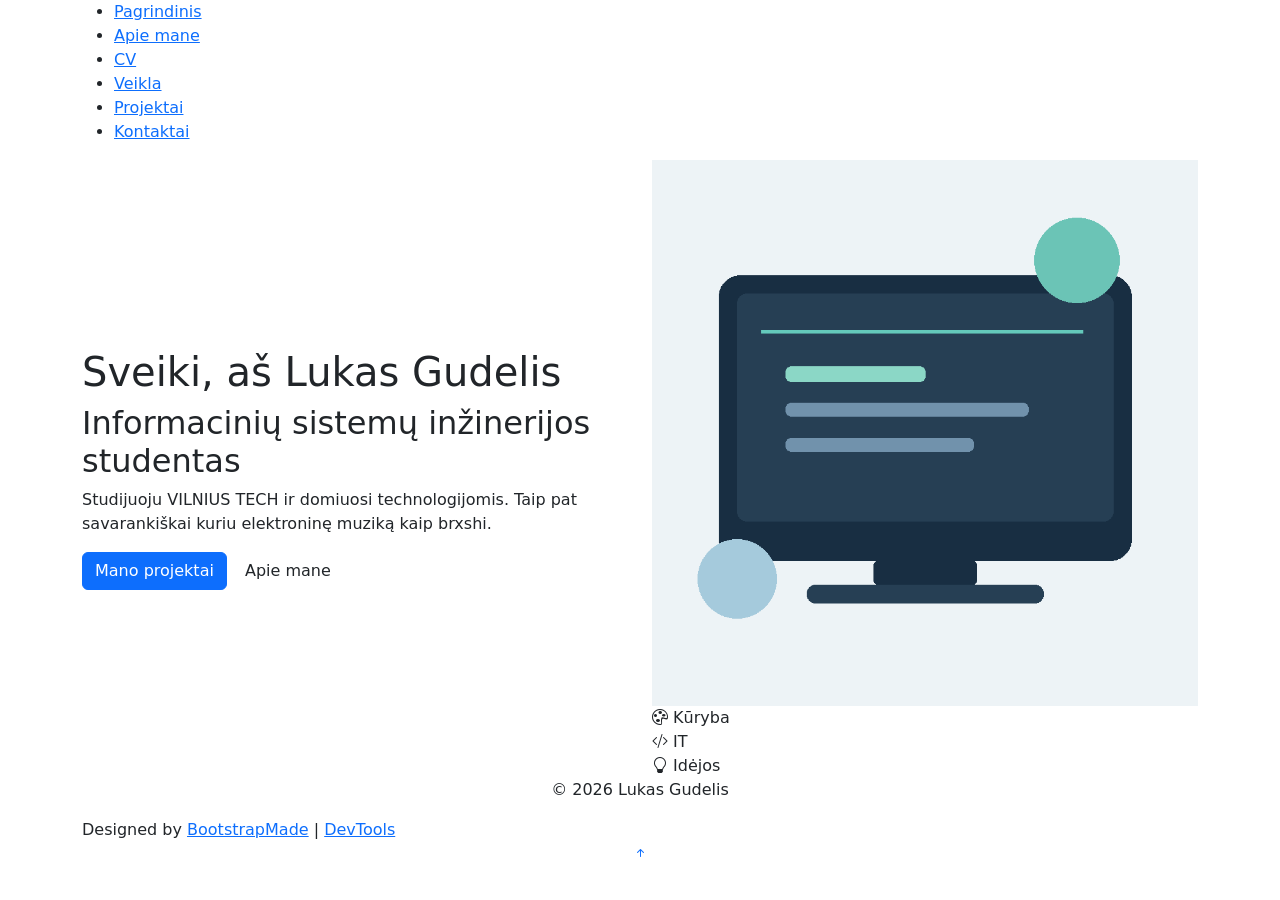
==== index.html @ e70680c9 "LD7 CV svetaine" ====
<!DOCTYPE html>

<html lang="lt">
<head>
<meta charset="utf-8"/>
<meta content="width=device-width, initial-scale=1.0" name="viewport"/>
<title>Mano CV</title>
<meta content="Lukas Gudelis CV puslapis" name="description"/>
<meta content="" name="keywords"/>
<!-- Favicons -->
<link href="assets/img/cv-favicon.png" rel="icon"/>
<link href="assets/img/apple-touch-icon.png" rel="apple-touch-icon"/>
<!-- Fonts -->
<link href="https://fonts.googleapis.com" rel="preconnect"/>
<link crossorigin="" href="https://fonts.gstatic.com" rel="preconnect"/>
<link href="https://fonts.googleapis.com/css2?family=Roboto:ital,wght@0,100;0,300;0,400;0,500;0,700;0,900;1,100;1,300;1,400;1,500;1,700;1,900&amp;family=Poppins:ital,wght@0,100;0,200;0,300;0,400;0,500;0,600;0,700;0,800;0,900;1,100;1,200;1,300;1,400;1,500;1,600;1,700;1,800;1,900&amp;family=Raleway:ital,wght@0,100;0,200;0,300;0,400;0,500;0,600;0,700;0,800;0,900;1,100;1,200;1,300;1,400;1,500;1,600;1,700;1,800;1,900&amp;display=swap" rel="stylesheet"/>
<!-- Vendor CSS Files -->
<link href="assets/vendor/bootstrap/css/bootstrap.min.css" rel="stylesheet"/>
<link href="assets/vendor/bootstrap-icons/bootstrap-icons.css" rel="stylesheet"/>
<link href="assets/vendor/aos/aos.css" rel="stylesheet"/>
<link href="assets/vendor/swiper/swiper-bundle.min.css" rel="stylesheet"/>
<link href="assets/vendor/glightbox/css/glightbox.min.css" rel="stylesheet"/>
<!-- Main CSS File -->
<link href="assets/css/main.css" rel="stylesheet"/>
<!-- =======================================================
  * Template Name: FolioOne
  * Template URL: https://bootstrapmade.com/folioone-bootstrap-portfolio-website-template/
  * Updated: Aug 23 2025 with Bootstrap v5.3.7
  * Author: BootstrapMade.com
  * License: https://bootstrapmade.com/license/
  ======================================================== -->
<meta content="Lukas Gudelis" name="author"/></head>
<body class="index-page">
<header class="header d-flex align-items-center light-background sticky-top" id="header">
<div class="container position-relative d-flex align-items-center justify-content-between">
<!-- <a href="index.html" class="logo d-flex align-items-center me-auto me-xl-0">
      <img src="assets/img/logo.webp" alt="">
      <h1 class="sitename">FolioOne</h1> 
    </a> -->
<nav class="navmenu" id="navmenu">
<ul>
<li><a class="active" href="index.html">Pagrindinis</a></li>
<li><a href="about.html">Apie mane</a></li>
<li><a href="resume.html">CV</a></li>
<li><a href="services.html">Veikla</a></li>
<li><a href="portfolio.html">Projektai</a></li>
<li><a href="contact.html">Kontaktai</a></li>
</ul>
<i class="mobile-nav-toggle d-xl-none bi bi-list"></i>
</nav>
<div class="header-social-links">




</div>
</div>
</header>
<main class="main">
<!-- Hero Section -->
<section class="hero section" id="hero">
<div class="container" data-aos="fade-up" data-aos-delay="100">
<div class="row gy-4 align-items-center">
<div class="col-lg-6 order-2 order-lg-1">
<div class="hero-content">
<h1 data-aos="fade-up" data-aos-delay="200">Sveiki, aš Lukas Gudelis</h1>
<h2 data-aos="fade-up" data-aos-delay="300">Informacinių sistemų inžinerijos studentas</h2>
<p data-aos="fade-up" data-aos-delay="400">Studijuoju VILNIUS TECH ir domiuosi technologijomis. Taip pat savarankiškai kuriu elektroninę muziką kaip brxshi.</p>
<div class="hero-actions" data-aos="fade-up" data-aos-delay="500">
<a class="btn btn-primary" href="portfolio.html">Mano projektai</a>
<a class="btn btn-outline" href="about.html">Apie mane</a>
</div>
<div class="social-links" data-aos="fade-up" data-aos-delay="600">




</div>
</div>
</div>
<div class="col-lg-6 order-1 order-lg-2">
<div class="hero-image" data-aos="zoom-in" data-aos-delay="300">
<div class="image-wrapper">
<img alt="Informacinių technologijų iliustracija" class="img-fluid" src="assets/img/cv-illustration.png"/>
<div class="floating-elements">
<div class="floating-card design" data-aos="fade-left" data-aos-delay="700">
<i class="bi bi-palette"></i>
<span>Kūryba</span>
</div>
<div class="floating-card code" data-aos="fade-right" data-aos-delay="800">
<i class="bi bi-code-slash"></i>
<span>IT</span>
</div>
<div class="floating-card creativity" data-aos="fade-up" data-aos-delay="900">
<i class="bi bi-lightbulb"></i>
<span>Idėjos</span>
</div>
</div>
</div>
</div>
</div>
</div>
</div>
</section><!-- /Hero Section -->
</main>
<footer class="footer" id="footer">
<div class="container">
<div class="copyright text-center">
<p>© 2026 Lukas Gudelis</p>
</div>
<div class="social-links d-flex justify-content-center">




</div>
<div class="credits">
<!-- All the links in the footer should remain intact. -->
<!-- You can delete the links only if you've purchased the pro version. -->
<!-- Licensing information: https://bootstrapmade.com/license/ -->
<!-- Purchase the pro version with working PHP/AJAX contact form: [buy-url] -->
        Designed by <a href="https://bootstrapmade.com/">BootstrapMade</a> | <a href="https://bootstrapmade.com/tools/">DevTools</a>
</div>
</div>
</footer>
<!-- Scroll Top -->
<a class="scroll-top d-flex align-items-center justify-content-center" href="#" id="scroll-top"><i class="bi bi-arrow-up-short"></i></a>
<!-- Preloader -->
<div id="preloader"></div>
<!-- Vendor JS Files -->
<script src="assets/vendor/bootstrap/js/bootstrap.bundle.min.js"></script>
<script src="assets/vendor/php-email-form/validate.js"></script>
<script src="assets/vendor/aos/aos.js"></script>
<script src="assets/vendor/typed.js/typed.umd.js"></script>
<script src="assets/vendor/waypoints/noframework.waypoints.js"></script>
<script src="assets/vendor/purecounter/purecounter_vanilla.js"></script>
<script src="assets/vendor/swiper/swiper-bundle.min.js"></script>
<script src="assets/vendor/imagesloaded/imagesloaded.pkgd.min.js"></script>
<script src="assets/vendor/isotope-layout/isotope.pkgd.min.js"></script>
<script src="assets/vendor/glightbox/js/glightbox.min.js"></script>
<!-- Main JS File -->
<script src="assets/js/main.js"></script>
</body>
</html>
---- assets/css/main.css ----
/**
* Template Name: FolioOne
* Template URL: https://bootstrapmade.com/folioone-bootstrap-portfolio-website-template/
* Updated: Aug 23 2025 with Bootstrap v5.3.7
* Author: BootstrapMade.com
* License: https://bootstrapmade.com/license/
*/

/*--------------------------------------------------------------
# Font & Color Variables
# Help: https://bootstrapmade.com/color-system/
--------------------------------------------------------------*/
/* Fonts */
:root {
  --default-font: "Roboto",  system-ui, -apple-system, "Segoe UI", Roboto, "Helvetica Neue", Arial, "Noto Sans", "Liberation Sans", sans-serif, "Apple Color Emoji", "Segoe UI Emoji", "Segoe UI Symbol", "Noto Color Emoji";
  --heading-font: "Raleway",  sans-serif;
  --nav-font: "Poppins",  sans-serif;
}

/* Global Colors - The following color variables are used throughout the website. Updating them here will change the color scheme of the entire website */
:root { 
  --background-color: #101a20; /* Background color for the entire website, including individual sections */
  --default-color: #e7f2f7; /* Default color used for the majority of the text content across the entire website */
  --heading-color: #ffffff; /* Color for headings, subheadings and title throughout the website */
  --accent-color: #1387c1; /* Accent color that represents your brand on the website. It's used for buttons, links, and other elements that need to stand out */
  --surface-color: #141f26; /* The surface color is used as a background of boxed elements within sections, such as cards, icon boxes, or other elements that require a visual separation from the global background. */
  --contrast-color: #ffffff; /* Contrast color for text, ensuring readability against backgrounds of accent, heading, or default colors. */
}

/* Nav Menu Colors - The following color variables are used specifically for the navigation menu. They are separate from the global colors to allow for more customization options */
:root {
  --nav-color: #ffffff;  /* The default color of the main navmenu links */
  --nav-hover-color: #1387c1; /* Applied to main navmenu links when they are hovered over or active */
  --nav-mobile-background-color: #213642; /* Used as the background color for mobile navigation menu */
  --nav-dropdown-background-color: #051117; /* Used as the background color for dropdown items that appear when hovering over primary navigation items */
  --nav-dropdown-color: #e7f2f7; /* Used for navigation links of the dropdown items in the navigation menu. */
  --nav-dropdown-hover-color: #1387c1; /* Similar to --nav-hover-color, this color is applied to dropdown navigation links when they are hovered over. */
}

/* Color Presets - These classes override global colors when applied to any section or element, providing reuse of the sam color scheme. */

.light-background {
  --background-color: #142027;
  --surface-color: #325264;
}

.dark-background {
  --background-color: #0b1419;
  --default-color: #ffffff;
  --heading-color: #ffffff;
  --surface-color: #252525;
  --contrast-color: #ffffff;
}

/* Smooth scroll */
:root {
  scroll-behavior: smooth;
}

/*--------------------------------------------------------------
# General Styling & Shared Classes
--------------------------------------------------------------*/
body {
  color: var(--default-color);
  background-color: var(--background-color);
  font-family: var(--default-font);
}

a {
  color: var(--accent-color);
  text-decoration: none;
  transition: 0.3s;
}

a:hover {
  color: color-mix(in srgb, var(--accent-color), transparent 25%);
  text-decoration: none;
}

h1,
h2,
h3,
h4,
h5,
h6 {
  color: var(--heading-color);
  font-family: var(--heading-font);
}

/* PHP Email Form Messages
------------------------------*/
.php-email-form .error-message {
  display: none;
  background: #df1529;
  color: #ffffff;
  text-align: left;
  padding: 15px;
  margin-bottom: 24px;
  font-weight: 600;
}

.php-email-form .sent-message {
  display: none;
  color: #ffffff;
  background: #059652;
  text-align: center;
  padding: 15px;
  margin-bottom: 24px;
  font-weight: 600;
}

.php-email-form .loading {
  display: none;
  background: var(--surface-color);
  text-align: center;
  padding: 15px;
  margin-bottom: 24px;
}

.php-email-form .loading:before {
  content: "";
  display: inline-block;
  border-radius: 50%;
  width: 24px;
  height: 24px;
  margin: 0 10px -6px 0;
  border: 3px solid var(--accent-color);
  border-top-color: var(--surface-color);
  animation: php-email-form-loading 1s linear infinite;
}

@keyframes php-email-form-loading {
  0% {
    transform: rotate(0deg);
  }

  100% {
    transform: rotate(360deg);
  }
}

/*--------------------------------------------------------------
# Global Header
--------------------------------------------------------------*/
.header {
  --background-color: rgba(255, 255, 255, 0);
  color: var(--default-color);
  background-color: var(--background-color);
  padding: 15px 0;
  transition: all 0.5s;
  z-index: 997;
  border-bottom: 1px solid color-mix(in srgb, var(--default-color), transparent 92%);
}

.header .logo {
  line-height: 1;
}

.header .logo img {
  max-height: 36px;
  margin-right: 8px;
}

.header .logo h1 {
  font-size: 32px;
  margin: 0;
  font-weight: 400;
  color: var(--heading-color);
}

.header .header-social-links {
  padding-right: 15px;
}

.header .header-social-links a {
  color: color-mix(in srgb, var(--default-color), transparent 40%);
  padding-left: 6px;
  display: inline-block;
  transition: 0.3s;
  font-size: 16px;
}

.header .header-social-links a:hover {
  color: var(--default-color);
}

.header .header-social-links a i {
  line-height: 0px;
}

@media (max-width: 1200px) {
  .header .logo {
    order: 1;
  }

  .header .header-social-links {
    order: 2;
  }

  .header .navmenu {
    order: 3;
  }
}

/* Global Header on Scroll
------------------------------*/
.scrolled .header {
  --background-color: rgba(16, 26, 32, 0.9);
}

/*--------------------------------------------------------------
# Navigation Menu
--------------------------------------------------------------*/
/* Desktop Navigation */
@media (min-width: 1200px) {
  .navmenu {
    padding: 0;
  }

  .navmenu ul {
    margin: 0;
    padding: 0;
    display: flex;
    list-style: none;
    align-items: center;
  }

  .navmenu li {
    position: relative;
  }

  .navmenu>ul>li {
    white-space: nowrap;
    padding: 15px 28px 15px 0;
  }

  .navmenu>ul>li:last-child {
    padding-right: 0;
  }

  .navmenu a,
  .navmenu a:focus {
    color: var(--nav-color);
    font-size: 15px;
    padding: 0 2px;
    font-family: var(--nav-font);
    font-weight: 400;
    display: flex;
    align-items: center;
    justify-content: space-between;
    white-space: nowrap;
    transition: 0.3s;
    position: relative;
  }

  .navmenu a i,
  .navmenu a:focus i {
    font-size: 12px;
    line-height: 0;
    margin-left: 5px;
    transition: 0.3s;
  }

  .navmenu>ul>li>a:before {
    content: "";
    position: absolute;
    height: 2px;
    bottom: -6px;
    left: 0;
    background-color: var(--nav-hover-color);
    visibility: hidden;
    width: 0px;
    transition: all 0.3s ease-in-out 0s;
  }

  .navmenu a:hover:before,
  .navmenu li:hover>a:before,
  .navmenu .active:before {
    visibility: visible;
    width: 25px;
  }

  .navmenu li:hover>a,
  .navmenu .active,
  .navmenu .active:focus {
    color: var(--nav-hover-color);
  }

  .navmenu .dropdown ul {
    margin: 0;
    padding: 10px 0;
    background: var(--nav-dropdown-background-color);
    display: block;
    position: absolute;
    visibility: hidden;
    left: -5px;
    top: 130%;
    opacity: 0;
    transition: 0.3s;
    border-radius: 4px;
    z-index: 99;
    box-shadow: 0px 0px 30px rgba(0, 0, 0, 0.1);
  }

  .navmenu .dropdown ul li {
    min-width: 200px;
  }

  .navmenu .dropdown ul a {
    padding: 10px 20px;
    font-size: 15px;
    text-transform: none;
    color: var(--nav-dropdown-color);
  }

  .navmenu .dropdown ul a i {
    font-size: 12px;
  }

  .navmenu .dropdown ul a:hover,
  .navmenu .dropdown ul .active:hover,
  .navmenu .dropdown ul li:hover>a {
    color: var(--nav-dropdown-hover-color);
  }

  .navmenu .dropdown:hover>ul {
    opacity: 1;
    top: 100%;
    visibility: visible;
  }

  .navmenu .dropdown .dropdown ul {
    top: 0;
    left: -90%;
    visibility: hidden;
  }

  .navmenu .dropdown .dropdown:hover>ul {
    opacity: 1;
    top: 0;
    left: -100%;
    visibility: visible;
  }
}

/* Mobile Navigation */
@media (max-width: 1199px) {
  .mobile-nav-toggle {
    color: var(--nav-color);
    font-size: 28px;
    line-height: 0;
    margin-right: 10px;
    cursor: pointer;
    transition: color 0.3s;
  }

  .navmenu {
    padding: 0;
    z-index: 9997;
  }

  .navmenu ul {
    display: none;
    list-style: none;
    position: absolute;
    inset: 60px 20px 20px 20px;
    padding: 10px 0;
    margin: 0;
    border-radius: 6px;
    background-color: var(--nav-mobile-background-color);
    border: 1px solid color-mix(in srgb, var(--default-color), transparent 90%);
    box-shadow: none;
    overflow-y: auto;
    transition: 0.3s;
    z-index: 9998;
  }

  .navmenu a,
  .navmenu a:focus {
    color: var(--nav-dropdown-color);
    padding: 10px 20px;
    font-family: var(--nav-font);
    font-size: 17px;
    font-weight: 500;
    display: flex;
    align-items: center;
    justify-content: space-between;
    white-space: nowrap;
    transition: 0.3s;
  }

  .navmenu a i,
  .navmenu a:focus i {
    font-size: 12px;
    line-height: 0;
    margin-left: 5px;
    width: 30px;
    height: 30px;
    display: flex;
    align-items: center;
    justify-content: center;
    border-radius: 50%;
    transition: 0.3s;
    background-color: color-mix(in srgb, var(--accent-color), transparent 90%);
  }

  .navmenu a i:hover,
  .navmenu a:focus i:hover {
    background-color: var(--accent-color);
    color: var(--contrast-color);
  }

  .navmenu a:hover,
  .navmenu .active,
  .navmenu .active:focus {
    color: var(--nav-dropdown-hover-color);
  }

  .navmenu .active i,
  .navmenu .active:focus i {
    background-color: var(--accent-color);
    color: var(--contrast-color);
    transform: rotate(180deg);
  }

  .navmenu .dropdown ul {
    position: static;
    display: none;
    z-index: 99;
    padding: 10px 0;
    margin: 10px 20px;
    background-color: var(--nav-dropdown-background-color);
    transition: all 0.5s ease-in-out;
  }

  .navmenu .dropdown ul ul {
    background-color: rgba(33, 37, 41, 0.1);
  }

  .navmenu .dropdown>.dropdown-active {
    display: block;
    background-color: rgba(33, 37, 41, 0.03);
  }

  .mobile-nav-active {
    overflow: hidden;
  }

  .mobile-nav-active .mobile-nav-toggle {
    color: #fff;
    position: absolute;
    font-size: 32px;
    top: 15px;
    right: 15px;
    margin-right: 0;
    z-index: 9999;
  }

  .mobile-nav-active .navmenu {
    position: fixed;
    overflow: hidden;
    inset: 0;
    background: rgba(33, 37, 41, 0.8);
    transition: 0.3s;
  }

  .mobile-nav-active .navmenu>ul {
    display: block;
  }
}

/*--------------------------------------------------------------
# Global Footer
--------------------------------------------------------------*/
.footer {
  color: var(--default-color);
  background-color: var(--background-color);
  font-size: 14px;
  padding: 40px 0;
  position: relative;
  border-top: 1px solid color-mix(in srgb, var(--default-color), transparent 92%);
}

.footer .copyright p {
  margin-bottom: 0;
}

.footer .social-links {
  margin-top: 20px;
}

.footer .social-links a {
  display: flex;
  align-items: center;
  justify-content: center;
  width: 40px;
  height: 40px;
  border-radius: 50%;
  border: 1px solid color-mix(in srgb, var(--default-color), transparent 50%);
  font-size: 16px;
  color: color-mix(in srgb, var(--default-color), transparent 50%);
  margin: 0 5px;
  transition: 0.3s;
}

.footer .social-links a:hover {
  color: var(--accent-color);
  border-color: var(--accent-color);
}

.footer .credits {
  margin-top: 10px;
  font-size: 13px;
  text-align: center;
}

/*--------------------------------------------------------------
# Preloader
--------------------------------------------------------------*/
#preloader {
  position: fixed;
  inset: 0;
  z-index: 9999;
  overflow: hidden;
  background-color: var(--background-color);
  transition: all 0.6s ease-out;
  width: 100%;
  height: 100vh;
}

#preloader:before,
#preloader:after {
  content: "";
  position: absolute;
  border: 4px solid var(--accent-color);
  border-radius: 50%;
  animation: animate-preloader 2s cubic-bezier(0, 0.2, 0.8, 1) infinite;
}

#preloader:after {
  animation-delay: -0.5s;
}

@keyframes animate-preloader {
  0% {
    width: 10px;
    height: 10px;
    top: calc(50% - 5px);
    left: calc(50% - 5px);
    opacity: 1;
  }

  100% {
    width: 72px;
    height: 72px;
    top: calc(50% - 36px);
    left: calc(50% - 36px);
    opacity: 0;
  }
}

/*--------------------------------------------------------------
# Scroll Top Button
--------------------------------------------------------------*/
.scroll-top {
  position: fixed;
  visibility: hidden;
  opacity: 0;
  right: 15px;
  bottom: -15px;
  z-index: 99999;
  background-color: var(--accent-color);
  width: 44px;
  height: 44px;
  border-radius: 50px;
  transition: all 0.4s;
}

.scroll-top i {
  font-size: 24px;
  color: var(--contrast-color);
  line-height: 0;
}

.scroll-top:hover {
  background-color: color-mix(in srgb, var(--accent-color), transparent 20%);
  color: var(--contrast-color);
}

.scroll-top.active {
  visibility: visible;
  opacity: 1;
  bottom: 15px;
}

/*--------------------------------------------------------------
# Disable aos animation delay on mobile devices
--------------------------------------------------------------*/
@media screen and (max-width: 768px) {
  [data-aos-delay] {
    transition-delay: 0 !important;
  }
}

/*--------------------------------------------------------------
# Global Page Titles & Breadcrumbs
--------------------------------------------------------------*/
.page-title {
  color: var(--default-color);
  background-color: var(--background-color);
  position: relative;
}

.page-title .heading {
  padding: 80px 0;
  border-top: 1px solid color-mix(in srgb, var(--default-color), transparent 90%);
}

.page-title .heading h1 {
  font-size: 38px;
  font-weight: 700;
}

.page-title nav {
  background-color: color-mix(in srgb, var(--default-color), transparent 96%);
  padding: 20px 0;
}

.page-title nav ol {
  display: flex;
  flex-wrap: wrap;
  list-style: none;
  padding: 0;
  margin: 0;
  font-size: 16px;
  font-weight: 400;
}

.page-title nav ol li+li {
  padding-left: 10px;
}

.page-title nav ol li+li::before {
  content: "/";
  display: inline-block;
  padding-right: 10px;
  color: color-mix(in srgb, var(--default-color), transparent 70%);
}

/*--------------------------------------------------------------
# Global Sections
--------------------------------------------------------------*/
section,
.section {
  color: var(--default-color);
  background-color: var(--background-color);
  padding: 60px 0;
  scroll-margin-top: 100px;
  overflow: clip;
}

@media (max-width: 1199px) {

  section,
  .section {
    scroll-margin-top: 66px;
  }
}

/*--------------------------------------------------------------
# Global Section Titles
--------------------------------------------------------------*/
.section-title {
  text-align: center;
  padding-bottom: 60px;
  position: relative;
}

.section-title h2 {
  font-size: 3.5rem;
  font-weight: 400;
  line-height: 1.2;
  color: var(--heading-color);
  margin-bottom: 1.5rem;
  letter-spacing: -1px;
}

@media (max-width: 768px) {
  .section-title h2 {
    font-size: 2.5rem;
  }
}

.section-title p {
  font-size: 1.125rem;
  line-height: 1.8;
  color: color-mix(in srgb, var(--default-color), transparent 25%);
  max-width: 900px;
  margin: 0 auto;
  text-wrap: balance;
}

/*--------------------------------------------------------------
# Hero Section
--------------------------------------------------------------*/
.hero {
  padding: 80px 0;
  min-height: 100vh;
  display: flex;
  align-items: center;
}

.hero .hero-content h1 {
  font-size: 3.5rem;
  font-weight: 700;
  margin-bottom: 1rem;
  line-height: 1.2;
}

.hero .hero-content h1 .highlight {
  color: var(--accent-color);
  position: relative;
}

.hero .hero-content h1 .highlight::after {
  content: "";
  position: absolute;
  bottom: 0;
  left: 0;
  width: 100%;
  height: 3px;
  background: linear-gradient(90deg, var(--accent-color), color-mix(in srgb, var(--accent-color), transparent 50%));
  border-radius: 2px;
}

@media (max-width: 768px) {
  .hero .hero-content h1 {
    font-size: 2.5rem;
  }
}

.hero .hero-content h2 {
  font-size: 1.5rem;
  font-weight: 400;
  margin-bottom: 2rem;
  color: color-mix(in srgb, var(--default-color), transparent 20%);
}

.hero .hero-content h2 .typed {
  color: var(--accent-color);
  font-weight: 600;
}

@media (max-width: 768px) {
  .hero .hero-content h2 {
    font-size: 1.25rem;
  }
}

.hero .hero-content p {
  font-size: 1.1rem;
  line-height: 1.6;
  margin-bottom: 2.5rem;
  color: color-mix(in srgb, var(--default-color), transparent 30%);
}

.hero .hero-actions {
  display: flex;
  gap: 1rem;
  margin-bottom: 3rem;
}

.hero .hero-actions .btn {
  padding: 12px 30px;
  border-radius: 50px;
  font-weight: 600;
  text-decoration: none;
  transition: all 0.3s ease;
  border: 2px solid;
}

.hero .hero-actions .btn.btn-primary {
  background: var(--accent-color);
  color: var(--contrast-color);
  border-color: var(--accent-color);
}

.hero .hero-actions .btn.btn-primary:hover {
  background: color-mix(in srgb, var(--accent-color), black 15%);
  border-color: color-mix(in srgb, var(--accent-color), black 15%);
  transform: translateY(-2px);
}

.hero .hero-actions .btn.btn-outline {
  background: transparent;
  color: var(--accent-color);
  border-color: var(--accent-color);
}

.hero .hero-actions .btn.btn-outline:hover {
  transform: translateY(-2px);
}

@media (max-width: 576px) {
  .hero .hero-actions {
    flex-direction: column;
  }

  .hero .hero-actions .btn {
    text-align: center;
  }
}

.hero .social-links {
  display: flex;
  gap: 1rem;
}

.hero .social-links a {
  width: 45px;
  height: 45px;
  background: var(--surface-color);
  border-radius: 50%;
  display: flex;
  align-items: center;
  justify-content: center;
  color: var(--default-color);
  font-size: 1.2rem;
  transition: all 0.3s ease;
}

.hero .social-links a:hover {
  background: var(--accent-color);
  color: var(--contrast-color);
  transform: translateY(-3px);
  box-shadow: 0 8px 25px color-mix(in srgb, var(--accent-color), transparent 70%);
}

.hero .hero-image {
  position: relative;
}

.hero .hero-image .image-wrapper {
  position: relative;
  max-width: 450px;
  margin: 0 auto;
}

.hero .hero-image .image-wrapper img {
  border-radius: 20px;
  box-shadow: 0 5px 15px color-mix(in srgb, var(--default-color), transparent 95%);
  transition: transform 0.3s ease;
}

.hero .hero-image .image-wrapper img:hover {
  transform: scale(1.02);
}

.hero .hero-image .floating-elements {
  position: absolute;
  top: 0;
  left: 0;
  right: 0;
  bottom: 0;
  pointer-events: none;
}

.hero .hero-image .floating-elements .floating-card {
  position: absolute;
  background: var(--surface-color);
  padding: 15px 20px;
  border-radius: 15px;
  box-shadow: 0 10px 30px color-mix(in srgb, var(--default-color), transparent 90%);
  display: flex;
  align-items: center;
  gap: 10px;
  font-weight: 600;
  animation: float 3s ease-in-out infinite;
}

.hero .hero-image .floating-elements .floating-card i {
  font-size: 1.5rem;
  color: var(--accent-color);
}

.hero .hero-image .floating-elements .floating-card.design {
  top: 10%;
  right: -10%;
  animation-delay: 0s;
}

.hero .hero-image .floating-elements .floating-card.code {
  bottom: 30%;
  left: -15%;
  animation-delay: 1s;
}

.hero .hero-image .floating-elements .floating-card.creativity {
  top: 60%;
  right: -5%;
  animation-delay: 2s;
}

@media (max-width: 992px) {
  .hero .hero-image .floating-elements .floating-card {
    display: none;
  }
}

@keyframes float {

  0%,
  100% {
    transform: translateY(0px);
  }

  50% {
    transform: translateY(-10px);
  }
}

@media (max-width: 992px) {
  .hero .hero-content {
    text-align: center;
    margin-bottom: 3rem;
  }
}

/*--------------------------------------------------------------
# About Section
--------------------------------------------------------------*/
.about .intro-content .eyebrow {
  display: inline-block;
  letter-spacing: 0.12em;
  text-transform: uppercase;
  font-size: 12px;
  color: color-mix(in srgb, var(--default-color), transparent 40%);
  margin-bottom: 16px;
}

.about .intro-content .headline {
  font-family: var(--heading-font);
  font-weight: 300;
  line-height: 1.2;
  font-size: clamp(28px, 4vw, 44px);
  margin: 0 0 24px 0;
}

.about .intro-content .lead {
  font-size: 18px;
  line-height: 1.8;
  color: color-mix(in srgb, var(--default-color), transparent 10%);
  margin-bottom: 24px;
}

.about .intro-content p {
  line-height: 1.8;
  margin-bottom: 24px;
  color: color-mix(in srgb, var(--default-color), transparent 5%);
}

.about .intro-content .cta-group {
  display: flex;
  gap: 24px;
  align-items: center;
  margin-top: 24px;
}

.about .intro-content .cta-group .btn-ghost {
  display: inline-flex;
  align-items: center;
  gap: 8px;
  padding: 12px 18px;
  border-radius: 6px;
  color: var(--accent-color);
  background: color-mix(in srgb, var(--accent-color), transparent 92%);
  border: 1px solid color-mix(in srgb, var(--accent-color), transparent 70%);
  transition: 0.3s ease-in-out;
}

.about .intro-content .cta-group .btn-ghost:hover,
.about .intro-content .cta-group .btn-ghost:focus {
  color: var(--contrast-color);
  background: var(--accent-color);
  border-color: var(--accent-color);
  outline: none;
  box-shadow: 0 0 0 3px color-mix(in srgb, var(--accent-color), transparent 70%);
}

.about .intro-content .cta-group .link-underline {
  display: inline-flex;
  align-items: center;
  gap: 8px;
  position: relative;
  color: var(--accent-color);
  padding-bottom: 4px;
  transition: 0.3s ease-in-out;
}

.about .intro-content .cta-group .link-underline::after {
  content: "";
  position: absolute;
  left: 0;
  right: 0;
  bottom: 0;
  height: 1px;
  background: color-mix(in srgb, var(--accent-color), transparent 40%);
  transform: scaleX(0.4);
  transform-origin: left;
  transition: 0.3s ease-in-out;
}

.about .intro-content .cta-group .link-underline:hover,
.about .intro-content .cta-group .link-underline:focus {
  color: color-mix(in srgb, var(--accent-color), transparent 10%);
  outline: none;
}

.about .intro-content .cta-group .link-underline:hover::after,
.about .intro-content .cta-group .link-underline:focus::after {
  transform: scaleX(1);
}

.about .profile-figure {
  margin: 0;
}

.about .profile-figure .profile-photo {
  width: 88%;
  max-width: 440px;
  border-radius: 18px;
  box-shadow: 0 10px 30px color-mix(in srgb, var(--default-color), transparent 92%);
  transform: translateY(0);
  transition: transform 0.3s ease-in-out;
}

.about .profile-figure .profile-caption {
  margin-top: 24px;
  display: flex;
  align-items: center;
  justify-content: center;
}

.about .profile-figure .profile-caption .meta {
  font-size: 14px;
  color: color-mix(in srgb, var(--default-color), transparent 20%);
}

.about .profile-figure .profile-caption .meta .funfact {
  font-size: 13px;
  margin-top: 4px;
  color: color-mix(in srgb, var(--default-color), transparent 35%);
}

.about .profile-figure:hover .profile-photo {
  transform: translateY(-4px);
}

.about .skill-item {
  padding: 24px;
  border-radius: 6px;
  transition: 0.3s ease-in-out;
  background: color-mix(in srgb, var(--surface-color), var(--accent-color) 2%);
  border: 1px solid color-mix(in srgb, var(--default-color), transparent 88%);
  height: 100%;
}

.about .skill-item i {
  font-size: 24px;
  color: var(--accent-color);
  margin-bottom: 16px;
  display: inline-block;
}

.about .skill-item h3 {
  font-size: 16px;
  margin-bottom: 6px;
  font-weight: 500;
}

.about .skill-item p {
  margin: 0;
  font-size: 14px;
  color: color-mix(in srgb, var(--default-color), transparent 25%);
}

.about .skill-item:hover {
  transform: translateY(-3px);
  border-color: color-mix(in srgb, var(--accent-color), transparent 60%);
  box-shadow: 0 10px 30px color-mix(in srgb, var(--default-color), transparent 92%);
}

.about .timeline-item {
  position: relative;
  padding-left: 26px;
}

.about .timeline-item time {
  display: inline-block;
  font-size: 12px;
  letter-spacing: 0.08em;
  text-transform: uppercase;
  color: color-mix(in srgb, var(--default-color), transparent 45%);
  margin-bottom: 6px;
}

.about .timeline-item h4 {
  font-size: 18px;
  font-weight: 400;
  margin: 0 0 6px;
}

.about .timeline-item p {
  font-size: 14px;
  color: color-mix(in srgb, var(--default-color), transparent 25%);
  margin: 0;
}

.about .timeline-item .dot {
  position: absolute;
  left: 0;
  top: 4px;
  width: 10px;
  height: 10px;
  border-radius: 50%;
  background: var(--accent-color);
  box-shadow: 0 0 0 6px color-mix(in srgb, var(--accent-color), transparent 80%);
}

.about .personal-quote {
  padding: 24px 0;
}

.about .personal-quote p {
  font-family: var(--heading-font);
  font-weight: 300;
  font-size: clamp(20px, 3vw, 28px);
  line-height: 1.5;
  color: color-mix(in srgb, var(--default-color), transparent 5%);
  margin: 0 auto;
  max-width: 800px;
}

.about .fact-pill {
  display: flex;
  align-items: center;
  justify-content: center;
  gap: 10px;
  padding: 10px 14px;
  border-radius: 999px;
  border: 1px solid color-mix(in srgb, var(--default-color), transparent 85%);
  background: var(--surface-color);
  color: color-mix(in srgb, var(--default-color), transparent 10%);
  transition: 0.3s ease-in-out;
}

.about .fact-pill i {
  color: var(--accent-color);
}

.about .fact-pill span {
  font-size: 14px;
}

.about .fact-pill:hover {
  transform: translateY(-2px);
  border-color: color-mix(in srgb, var(--accent-color), transparent 60%);
  box-shadow: 0 10px 30px color-mix(in srgb, var(--default-color), transparent 92%);
}

.about .fact-pill:focus-within {
  box-shadow: 0 0 0 3px color-mix(in srgb, var(--accent-color), transparent 70%);
}

@media (max-width: 992px) {
  .about .profile-figure {
    text-align: center !important;
  }

  .about .profile-figure .profile-photo {
    width: 72%;
  }

  .about .intro-content .cta-group {
    flex-wrap: wrap;
  }
}

@media (max-width: 576px) {
  .about .profile-figure .profile-photo {
    width: 100%;
  }
}

/*--------------------------------------------------------------
# Skills Section
--------------------------------------------------------------*/
.skills .skill-box {
  background-color: var(--surface-color);
  padding: 2rem;
  border-radius: 8px;
  box-shadow: 0 0 20px rgba(0, 0, 0, 0.05);
}

.skills .skill-box h3 {
  font-size: 1.2rem;
  margin-bottom: 1rem;
  font-weight: 600;
}

.skills .skill-box p {
  font-size: 0.9rem;
  margin-bottom: 0.8rem;
  opacity: 0.6;
}

.skills .skill-box .progress {
  background-color: color-mix(in srgb, var(--accent-color), transparent 85%);
  border-radius: 50px;
  height: 8px;
  margin-top: 5px;
  overflow: hidden;
}

.skills .skill-box .progress .progress-bar {
  background-color: var(--accent-color);
  height: 100%;
  position: relative;
  border-radius: 50px;
  transition: 0.9s;
  width: 1px;
}

/*--------------------------------------------------------------
# Stats Section
--------------------------------------------------------------*/
.stats .avatars {
  position: relative;
}

.stats .avatars img {
  width: 60px;
  height: 60px;
  border: 3px solid var(--accent-color);
  margin-right: -15px;
  transition: transform 0.3s ease;
}

.stats .avatars img:hover {
  transform: translateY(-5px);
  z-index: 2;
}

.stats .counters h2 {
  color: var(--heading-color);
  font-size: 48px;
  font-weight: 700;
  margin-bottom: 10px;
}

.stats .counters h2 span {
  display: inline-block;
}

.stats .counters p {
  color: var(--default-color);
  font-size: 18px;
  margin: 0;
  opacity: 0.9;
}

@media (max-width: 991px) {
  .stats .row {
    text-align: center;
  }

  .stats .avatars {
    justify-content: center;
    margin-bottom: 40px;
  }

  .stats .counters h2 {
    font-size: 36px;
  }

  .stats .counters p {
    font-size: 16px;
  }

  .stats .counters .col-md-4 {
    margin-bottom: 30px;
  }

  .stats .counters .col-md-4:last-child {
    margin-bottom: 0;
  }
}

@media (max-width: 576px) {
  .stats {
    padding: 60px 0;
  }

  .stats .avatars {
    flex-wrap: wrap;
    justify-content: center;
  }

  .stats .avatars img {
    margin: 0 -8px;
  }
}

/*--------------------------------------------------------------
# Testimonials Section
--------------------------------------------------------------*/
.testimonials .testimonials-carousel,
.testimonials .testimonials-slider {
  overflow: hidden;
}

.testimonials .testimonial-item .testimonial-content {
  border-left: 3px solid var(--accent-color);
  padding-left: 30px;
}

.testimonials .testimonial-item .testimonial-img {
  border-radius: 50%;
  border: 4px solid var(--background-color);
  margin: 0 auto;
}

.testimonials .testimonial-item h3 {
  font-size: 20px;
  font-weight: bold;
  margin: 10px 0 5px 0;
}

.testimonials .testimonial-item h4 {
  font-size: 14px;
  color: color-mix(in srgb, var(--default-color), transparent 40%);
  margin: 0 0 10px 0;
}

.testimonials .testimonial-item .stars i {
  color: #ffc107;
  margin: 0 1px;
}

.testimonials .testimonial-item .quote-icon-left,
.testimonials .testimonial-item .quote-icon-right {
  color: color-mix(in srgb, var(--accent-color), transparent 50%);
  font-size: 26px;
  line-height: 0;
}

.testimonials .testimonial-item .quote-icon-left {
  display: inline-block;
  left: -5px;
  position: relative;
}

.testimonials .testimonial-item .quote-icon-right {
  display: inline-block;
  right: -5px;
  position: relative;
  top: 10px;
  transform: scale(-1, -1);
}

.testimonials .testimonial-item p {
  font-style: italic;
}

.testimonials .swiper-wrapper {
  height: auto;
}

.testimonials .swiper-pagination {
  margin-top: 30px;
  position: relative;
}

.testimonials .swiper-pagination .swiper-pagination-bullet {
  width: 12px;
  height: 12px;
  background-color: color-mix(in srgb, var(--default-color), transparent 85%);
  opacity: 1;
}

.testimonials .swiper-pagination .swiper-pagination-bullet-active {
  background-color: var(--accent-color);
}

/*--------------------------------------------------------------
# Resume Section
--------------------------------------------------------------*/
.resume .resume-item {
  margin-bottom: 3rem;
}

.resume .resume-item .resume-title {
  font-size: 1.75rem;
  font-weight: 700;
  margin-bottom: 1.5rem;
  padding-bottom: 1.5rem;
  position: relative;
  color: var(--heading-color);
}

.resume .resume-item .resume-title::after {
  content: "";
  position: absolute;
  display: block;
  width: 50px;
  height: 3px;
  background: var(--accent-color);
  bottom: 0;
  left: 0;
}

.resume .resume-item .resume-content {
  padding-left: 1.25rem;
  border-left: 2px solid color-mix(in srgb, var(--accent-color), transparent 85%);
}

.resume .resume-item article {
  position: relative;
  margin-bottom: 2.5rem;
}

.resume .resume-item article::before {
  content: "";
  position: absolute;
  width: 16px;
  height: 16px;
  border-radius: 50%;
  left: -1.8rem;
  top: 0.25rem;
  background: var(--background-color);
  border: 2px solid var(--accent-color);
}

.resume .resume-item article h4 {
  font-size: 1.25rem;
  font-weight: 600;
  margin-bottom: 0.5rem;
  color: var(--heading-color);
}

.resume .resume-item article h5 {
  font-size: 1rem;
  background: color-mix(in srgb, var(--accent-color), transparent 92%);
  padding: 0.375rem 0.75rem;
  display: inline-block;
  font-weight: 600;
  margin: 0.5rem 0;
  color: var(--accent-color);
  border-radius: 4px;
}

.resume .resume-item article .institution,
.resume .resume-item article .company {
  font-size: 1rem;
  margin-bottom: 1rem;
  color: color-mix(in srgb, var(--default-color), transparent 25%);
}

.resume .resume-item article p {
  margin-bottom: 1rem;
}

.resume .resume-item article ul {
  padding-left: 1.25rem;
  margin-bottom: 0;
}

.resume .resume-item article ul li {
  padding-bottom: 0.75rem;
  position: relative;
}

.resume .resume-item article ul li:last-child {
  padding-bottom: 0;
}

.resume .skill-item {
  margin-bottom: 2rem;
}

.resume .skill-item h4 {
  font-size: 1rem;
  font-weight: 600;
  margin-bottom: 0.75rem;
  color: var(--heading-color);
}

.resume .skill-item .progress {
  height: 0.75rem;
  background-color: color-mix(in srgb, var(--accent-color), transparent 92%);
  border-radius: 1rem;
  overflow: visible;
}

.resume .skill-item .progress .progress-bar {
  background-color: var(--accent-color);
  position: relative;
  border-radius: 1rem;
  width: 0;
  transition: width 1s ease;
}

.resume .skill-item .progress .progress-bar::after {
  content: attr(aria-valuenow) "%";
  position: absolute;
  right: 0;
  top: -1.75rem;
  font-size: 0.875rem;
  font-weight: 600;
  color: var(--accent-color);
}

@media (max-width: 991.98px) {
  .resume .resume-item {
    margin-bottom: 2rem;
  }
}

@media (max-width: 767.98px) {
  .resume .resume-content {
    padding-left: 1rem !important;
  }

  .resume article::before {
    left: -2rem !important;
  }
}

/*--------------------------------------------------------------
# Services Section
--------------------------------------------------------------*/
.services .service-item {
  display: flex;
  background-color: var(--surface-color);
  border-radius: 12px;
  padding: 2rem;
  height: 100%;
  position: relative;
  overflow: hidden;
  box-shadow: 0 5px 20px rgba(0, 0, 0, 0.03);
  transition: all 0.4s ease;
}

.services .service-item::before {
  content: "";
  position: absolute;
  left: 0;
  top: 0;
  height: 100%;
  width: 4px;
  background-color: var(--accent-color);
  transform: scaleY(0);
  transform-origin: bottom;
  transition: transform 0.4s cubic-bezier(0.65, 0, 0.35, 1);
}

.services .service-item:hover {
  box-shadow: 0 10px 30px rgba(0, 0, 0, 0.08);
  transform: translateY(-5px);
}

.services .service-item:hover::before {
  transform: scaleY(1);
}

.services .service-item:hover .service-icon {
  background-color: var(--accent-color);
  color: var(--contrast-color);
  transform: rotateY(180deg);
}

.services .service-item:hover .service-icon i {
  transform: rotateY(180deg);
}

.services .service-item:hover .service-link i {
  transform: translateX(5px);
}

.services .service-icon {
  flex-shrink: 0;
  width: 70px;
  height: 70px;
  border-radius: 12px;
  background-color: color-mix(in srgb, var(--accent-color), transparent 90%);
  color: var(--accent-color);
  display: flex;
  align-items: center;
  justify-content: center;
  margin-right: 1.5rem;
  transition: all 0.5s ease;
}

.services .service-icon i {
  font-size: 2rem;
  transition: transform 0.5s ease;
}

.services .service-content {
  flex-grow: 1;
}

.services .service-content h3 {
  font-size: 1.4rem;
  margin-bottom: 1rem;
  font-weight: 700;
  color: var(--heading-color);
}

.services .service-content p {
  margin-bottom: 1.25rem;
  color: color-mix(in srgb, var(--default-color), transparent 20%);
}

.services .service-link {
  display: inline-flex;
  align-items: center;
  color: var(--accent-color);
  font-weight: 600;
  text-decoration: none;
  transition: color 0.3s ease;
}

.services .service-link span {
  margin-right: 0.5rem;
}

.services .service-link i {
  transition: transform 0.3s ease;
}

.services .service-link:hover {
  color: color-mix(in srgb, var(--accent-color), transparent 25%);
}

@media (max-width: 767.98px) {
  .services .service-item {
    padding: 1.5rem;
    margin-bottom: 1rem;
  }

  .services .service-icon {
    width: 60px;
    height: 60px;
    margin-right: 1rem;
  }

  .services .service-icon i {
    font-size: 1.5rem;
  }

  .services .service-content h3 {
    font-size: 1.2rem;
    margin-bottom: 0.75rem;
  }

  .services .service-content p {
    margin-bottom: 1rem;
    font-size: 0.95rem;
  }
}

@media (max-width: 575.98px) {
  .services .service-item {
    flex-direction: column;
    text-align: center;
  }

  .services .service-item::before {
    width: 100%;
    height: 4px;
    transform: scaleX(0);
    transform-origin: left;
  }

  .services .service-item:hover::before {
    transform: scaleX(1);
  }

  .services .service-icon {
    margin-right: 0;
    margin-bottom: 1.25rem;
  }

  .services .service-link {
    justify-content: center;
  }
}

/*--------------------------------------------------------------
# Service Details Section
--------------------------------------------------------------*/
.service-details .service-hero {
  margin-bottom: 4rem;
}

.service-details .service-hero .service-meta {
  display: flex;
  align-items: center;
  gap: 1rem;
  margin-bottom: 1.5rem;
}

.service-details .service-hero .service-meta .service-category {
  background: color-mix(in srgb, var(--accent-color), transparent 85%);
  color: var(--accent-color);
  padding: 0.5rem 1rem;
  border-radius: 20px;
  font-size: 0.85rem;
  font-weight: 500;
  letter-spacing: 0.5px;
}

.service-details .service-hero .service-meta .reading-time {
  color: color-mix(in srgb, var(--default-color), transparent 50%);
  font-size: 0.9rem;
  font-weight: 300;
}

.service-details .service-hero h1 {
  font-size: 3.5rem;
  font-weight: 300;
  line-height: 1.2;
  margin-bottom: 1.5rem;
  color: var(--heading-color);
  letter-spacing: -0.02em;
}

.service-details .service-hero .service-description {
  font-size: 1.25rem;
  line-height: 1.7;
  color: color-mix(in srgb, var(--default-color), transparent 25%);
  font-weight: 300;
  margin: 0;
}

.service-details .service-visual {
  margin-bottom: 4rem;
  overflow: hidden;
  border-radius: 4px;
}

.service-details .service-visual img {
  width: 100%;
  height: 400px;
  object-fit: cover;
  transition: transform 0.5s ease;
}

.service-details .service-visual img:hover {
  transform: scale(1.02);
}

.service-details .service-narrative {
  margin-bottom: 5rem;
}

.service-details .service-narrative h3 {
  font-size: 2rem;
  font-weight: 300;
  margin-bottom: 2rem;
  color: var(--heading-color);
  letter-spacing: -0.01em;
}

.service-details .service-narrative p {
  font-size: 1.1rem;
  line-height: 1.8;
  margin-bottom: 2rem;
  color: var(--default-color);
  font-weight: 300;
}

.service-details .benefits-grid {
  display: grid;
  grid-template-columns: repeat(auto-fit, minmax(280px, 1fr));
  gap: 2.5rem;
  margin-top: 3rem;
}

.service-details .benefits-grid .benefit-card {
  text-align: center;
  padding: 0;
}

.service-details .benefits-grid .benefit-card .benefit-icon {
  width: 60px;
  height: 60px;
  background: color-mix(in srgb, var(--accent-color), transparent 90%);
  border-radius: 50%;
  display: flex;
  align-items: center;
  justify-content: center;
  margin: 0 auto 1.5rem;
  transition: all 0.3s ease;
}

.service-details .benefits-grid .benefit-card .benefit-icon i {
  font-size: 1.5rem;
  color: var(--accent-color);
}

.service-details .benefits-grid .benefit-card:hover .benefit-icon {
  background: var(--accent-color);
  transform: translateY(-2px);
}

.service-details .benefits-grid .benefit-card:hover .benefit-icon i {
  color: var(--contrast-color);
}

.service-details .benefits-grid .benefit-card h4 {
  font-size: 1.2rem;
  font-weight: 400;
  margin-bottom: 1rem;
  color: var(--heading-color);
}

.service-details .benefits-grid .benefit-card p {
  font-size: 1rem;
  line-height: 1.6;
  color: color-mix(in srgb, var(--default-color), transparent 30%);
  margin: 0;
}

.service-details .timeline-section {
  margin-bottom: 4rem;
}

.service-details .timeline-section h3 {
  font-size: 2rem;
  font-weight: 300;
  margin-bottom: 3rem;
  color: var(--heading-color);
  letter-spacing: -0.01em;
}

.service-details .timeline-section .timeline {
  position: relative;
}

.service-details .timeline-section .timeline::before {
  content: "";
  position: absolute;
  left: 30px;
  top: 0;
  bottom: 0;
  width: 1px;
  background: color-mix(in srgb, var(--default-color), transparent 85%);
}

.service-details .timeline-section .timeline .timeline-item {
  position: relative;
  padding-left: 80px;
  margin-bottom: 3rem;
}

.service-details .timeline-section .timeline .timeline-item:last-child {
  margin-bottom: 0;
}

.service-details .timeline-section .timeline .timeline-item .timeline-marker {
  position: absolute;
  left: 0;
  top: 0;
  width: 60px;
  height: 60px;
  background: var(--surface-color);
  border: 2px solid color-mix(in srgb, var(--accent-color), transparent 70%);
  border-radius: 50%;
  display: flex;
  align-items: center;
  justify-content: center;
  z-index: 1;
}

.service-details .timeline-section .timeline .timeline-item .timeline-marker span {
  font-size: 1.2rem;
  font-weight: 500;
  color: var(--accent-color);
}

.service-details .timeline-section .timeline .timeline-item .timeline-content h4 {
  font-size: 1.3rem;
  font-weight: 400;
  margin-bottom: 0.75rem;
  color: var(--heading-color);
}

.service-details .timeline-section .timeline .timeline-item .timeline-content p {
  font-size: 1rem;
  line-height: 1.6;
  margin-bottom: 0.5rem;
  color: var(--default-color);
}

.service-details .timeline-section .timeline .timeline-item .timeline-content small {
  color: color-mix(in srgb, var(--default-color), transparent 40%);
  font-size: 0.9rem;
  font-weight: 500;
}

.service-details .service-sidebar {
  padding-left: 2rem;
}

@media (max-width: 992px) {
  .service-details .service-sidebar {
    padding-left: 0;
    margin-top: 4rem;
  }
}

.service-details .overview-card,
.service-details .success-story,
.service-details .consultation-form {
  background: var(--surface-color);
  border-radius: 8px;
  padding: 2.5rem;
  margin-bottom: 2.5rem;
  border: 1px solid color-mix(in srgb, var(--default-color), transparent 93%);
  transition: all 0.3s ease;
}

.service-details .overview-card:hover,
.service-details .success-story:hover,
.service-details .consultation-form:hover {
  border-color: color-mix(in srgb, var(--accent-color), transparent 80%);
}

.service-details .overview-card .overview-header h4 {
  font-size: 1.4rem;
  font-weight: 400;
  margin-bottom: 2rem;
  color: var(--heading-color);
}

.service-details .overview-card .overview-stats {
  display: grid;
  grid-template-columns: repeat(3, 1fr);
  gap: 1.5rem;
  margin-bottom: 2rem;
}

.service-details .overview-card .overview-stats .stat-item {
  text-align: center;
}

.service-details .overview-card .overview-stats .stat-item .stat-number {
  font-size: 2rem;
  font-weight: 300;
  color: var(--accent-color);
  line-height: 1;
  margin-bottom: 0.5rem;
}

.service-details .overview-card .overview-stats .stat-item .stat-label {
  font-size: 0.85rem;
  color: color-mix(in srgb, var(--default-color), transparent 40%);
  font-weight: 500;
  text-transform: uppercase;
  letter-spacing: 0.5px;
}

.service-details .overview-card .overview-details {
  border-top: 1px solid color-mix(in srgb, var(--default-color), transparent 90%);
  padding-top: 1.5rem;
}

.service-details .overview-card .overview-details .detail-row {
  display: flex;
  justify-content: space-between;
  align-items: center;
  margin-bottom: 1rem;
}

.service-details .overview-card .overview-details .detail-row:last-child {
  margin-bottom: 0;
}

.service-details .overview-card .overview-details .detail-row .detail-label {
  font-size: 0.95rem;
  color: color-mix(in srgb, var(--default-color), transparent 30%);
  font-weight: 400;
}

.service-details .overview-card .overview-details .detail-row .detail-value {
  font-size: 0.95rem;
  color: var(--heading-color);
  font-weight: 500;
}

.service-details .success-story .story-quote p {
  font-size: 1.1rem;
  line-height: 1.7;
  color: color-mix(in srgb, var(--default-color), transparent 20%);
  font-style: italic;
  margin-bottom: 2rem;
}

.service-details .success-story .story-author {
  display: flex;
  align-items: center;
  gap: 1rem;
  margin-bottom: 1.5rem;
}

.service-details .success-story .story-author .author-avatar {
  width: 50px;
  height: 50px;
  border-radius: 50%;
  object-fit: cover;
}

.service-details .success-story .story-author .author-details h5 {
  font-size: 1rem;
  font-weight: 500;
  margin-bottom: 0.25rem;
  color: var(--heading-color);
}

.service-details .success-story .story-author .author-details span {
  display: block;
  font-size: 0.9rem;
  color: color-mix(in srgb, var(--default-color), transparent 40%);
  margin-bottom: 0.25rem;
}

.service-details .success-story .story-author .author-details small {
  font-size: 0.8rem;
  color: color-mix(in srgb, var(--default-color), transparent 50%);
}

.service-details .success-story .story-metrics {
  display: grid;
  grid-template-columns: repeat(2, 1fr);
  gap: 1rem;
  padding-top: 1.5rem;
  border-top: 1px solid color-mix(in srgb, var(--default-color), transparent 90%);
}

.service-details .success-story .story-metrics .metric {
  text-align: center;
}

.service-details .success-story .story-metrics .metric .metric-value {
  font-size: 1.5rem;
  font-weight: 500;
  color: var(--accent-color);
  display: block;
  margin-bottom: 0.25rem;
}

.service-details .success-story .story-metrics .metric .metric-label {
  font-size: 0.8rem;
  color: color-mix(in srgb, var(--default-color), transparent 40%);
  text-transform: uppercase;
  letter-spacing: 0.5px;
}

.service-details .consultation-form .form-header {
  margin-bottom: 2rem;
}

.service-details .consultation-form .form-header h4 {
  font-size: 1.4rem;
  font-weight: 400;
  margin-bottom: 0.75rem;
  color: var(--heading-color);
}

.service-details .consultation-form .form-header p {
  font-size: 0.95rem;
  line-height: 1.6;
  color: color-mix(in srgb, var(--default-color), transparent 30%);
  margin: 0;
}

.service-details .consultation-form .form-group {
  margin-bottom: 1.5rem;
}

.service-details .consultation-form .form-input {
  width: 100%;
  padding: 1rem;
  border: 1px solid color-mix(in srgb, var(--default-color), transparent 85%);
  border-radius: 4px;
  font-size: 0.95rem;
  transition: all 0.3s ease;
  background: transparent;
}

.service-details .consultation-form .form-input:focus {
  outline: none;
  border-color: var(--accent-color);
  box-shadow: 0 0 0 3px color-mix(in srgb, var(--accent-color), transparent 90%);
}

.service-details .consultation-form input[type=text],
.service-details .consultation-form input[type=email],
.service-details .consultation-form input[type=tel],
.service-details .consultation-form select,
.service-details .consultation-form textarea {
  color: var(--default-color);
  background-color: var(--surface-color);
  font-size: 14px;
  border-color: color-mix(in srgb, var(--default-color), transparent 80%);
}

.service-details .consultation-form input[type=text]:focus,
.service-details .consultation-form input[type=email]:focus,
.service-details .consultation-form input[type=tel]:focus,
.service-details .consultation-form select:focus,
.service-details .consultation-form textarea:focus {
  border-color: var(--accent-color);
}

.service-details .consultation-form input[type=text]::placeholder,
.service-details .consultation-form input[type=email]::placeholder,
.service-details .consultation-form input[type=tel]::placeholder,
.service-details .consultation-form select::placeholder,
.service-details .consultation-form textarea::placeholder {
  color: color-mix(in srgb, var(--default-color), transparent 70%);
}

.service-details .consultation-form .btn-consultation {
  background: var(--accent-color);
  color: var(--contrast-color);
  border: none;
  padding: 1rem 2rem;
  border-radius: 4px;
  font-size: 0.95rem;
  font-weight: 500;
  width: 100%;
  display: flex;
  align-items: center;
  justify-content: center;
  gap: 0.5rem;
  transition: all 0.3s ease;
  text-transform: none;
}

.service-details .consultation-form .btn-consultation:hover {
  background: color-mix(in srgb, var(--accent-color), transparent 10%);
  transform: translateY(-1px);
}

.service-details .consultation-form .btn-consultation i {
  font-size: 0.9rem;
}

@media (max-width: 768px) {
  .service-details .service-hero h1 {
    font-size: 2.5rem;
  }

  .service-details .service-hero .service-description {
    font-size: 1.1rem;
  }

  .service-details .service-visual img {
    height: 250px;
  }

  .service-details .benefits-grid {
    grid-template-columns: 1fr;
    gap: 2rem;
  }

  .service-details .timeline-section .timeline::before {
    left: 20px;
  }

  .service-details .timeline-section .timeline .timeline-item {
    padding-left: 60px;
  }

  .service-details .timeline-section .timeline .timeline-item .timeline-marker {
    width: 40px;
    height: 40px;
  }

  .service-details .timeline-section .timeline .timeline-item .timeline-marker span {
    font-size: 1rem;
  }

  .service-details .overview-card .overview-stats {
    grid-template-columns: 1fr;
    gap: 1rem;
  }
}

/*--------------------------------------------------------------
# Portfolio Section
--------------------------------------------------------------*/
.portfolio .portfolio-filters {
  display: flex;
  justify-content: center;
  flex-wrap: wrap;
  gap: 10px;
  margin-bottom: 30px;
  padding: 0;
  list-style: none;
}

.portfolio .portfolio-filters li {
  padding: 8px 20px;
  font-size: 0.95rem;
  font-weight: 500;
  border-radius: 30px;
  cursor: pointer;
  transition: all 0.3s ease;
  background-color: color-mix(in srgb, var(--accent-color), transparent 90%);
  color: var(--accent-color);
}

.portfolio .portfolio-filters li:hover {
  background-color: color-mix(in srgb, var(--accent-color), transparent 80%);
}

.portfolio .portfolio-filters li.filter-active {
  background-color: var(--accent-color);
  color: var(--contrast-color);
}

.portfolio .portfolio-card {
  background-color: var(--surface-color);
  border-radius: 10px;
  overflow: hidden;
  box-shadow: 0 5px 15px rgba(0, 0, 0, 0.05);
  margin-bottom: 30px;
  transition: all 0.3s ease;
}

.portfolio .portfolio-card:hover {
  transform: translateY(-10px);
  box-shadow: 0 10px 30px rgba(0, 0, 0, 0.1);
}

.portfolio .portfolio-card:hover .portfolio-img .portfolio-overlay {
  opacity: 1;
}

.portfolio .portfolio-card:hover .portfolio-img img {
  transform: scale(1.1);
}

.portfolio .portfolio-card .portfolio-img {
  position: relative;
  overflow: hidden;
}

.portfolio .portfolio-card .portfolio-img img {
  width: 100%;
  height: auto;
  transition: transform 0.5s ease;
}

.portfolio .portfolio-card .portfolio-img .portfolio-overlay {
  position: absolute;
  top: 0;
  left: 0;
  width: 100%;
  height: 100%;
  background: rgba(0, 0, 0, 0.6);
  display: flex;
  align-items: center;
  justify-content: center;
  gap: 15px;
  opacity: 0;
  transition: all 0.3s ease;
}

.portfolio .portfolio-card .portfolio-img .portfolio-overlay a {
  width: 45px;
  height: 45px;
  background-color: var(--accent-color);
  color: var(--contrast-color);
  border-radius: 50%;
  display: flex;
  align-items: center;
  justify-content: center;
  font-size: 1.2rem;
  transition: all 0.3s ease;
}

.portfolio .portfolio-card .portfolio-img .portfolio-overlay a:hover {
  background-color: color-mix(in srgb, var(--accent-color), #fff 20%);
  transform: translateY(-5px);
}

.portfolio .portfolio-card .portfolio-info {
  padding: 20px;
}

.portfolio .portfolio-card .portfolio-info h4 {
  font-size: 1.2rem;
  font-weight: 700;
  margin-bottom: 5px;
  color: var(--heading-color);
}

.portfolio .portfolio-card .portfolio-info p {
  font-size: 0.9rem;
  color: var(--default-color);
  margin-bottom: 10px;
}

.portfolio .portfolio-card .portfolio-info .portfolio-tags {
  display: flex;
  flex-wrap: wrap;
  gap: 8px;
}

.portfolio .portfolio-card .portfolio-info .portfolio-tags span {
  font-size: 0.8rem;
  padding: 4px 12px;
  border-radius: 20px;
  background-color: color-mix(in srgb, var(--accent-color), transparent 90%);
  color: var(--accent-color);
}

.portfolio .btn-primary {
  background-color: var(--accent-color);
  border-color: var(--accent-color);
  color: var(--contrast-color);
  padding: 12px 30px;
  font-weight: 600;
  border-radius: 5px;
  transition: all 0.3s ease;
}

.portfolio .btn-primary:hover {
  background-color: color-mix(in srgb, var(--accent-color), #000 10%);
  border-color: color-mix(in srgb, var(--accent-color), #000 10%);
  transform: translateY(-3px);
  box-shadow: 0 5px 15px rgba(0, 0, 0, 0.1);
}

/*--------------------------------------------------------------
# Portfolio Details Section
--------------------------------------------------------------*/
.portfolio-details {
  --section-spacing: 2.5rem;
}

.portfolio-details .portfolio-details-media {
  position: relative;
}

.portfolio-details .portfolio-details-media .main-image {
  margin-bottom: 1rem;
  border-radius: 20px;
  overflow: hidden;
  box-shadow: 0 10px 30px rgba(0, 0, 0, 0.08);
}

.portfolio-details .portfolio-details-media .main-image .portfolio-details-slider {
  position: relative;
}

.portfolio-details .portfolio-details-media .main-image .portfolio-details-slider .swiper-wrapper {
  height: auto !important;
}

.portfolio-details .portfolio-details-media .main-image .portfolio-details-slider .swiper-slide img {
  aspect-ratio: 3/2;
  object-fit: cover;
  width: 100%;
}

.portfolio-details .portfolio-details-media .main-image .portfolio-details-slider .swiper-button-next,
.portfolio-details .portfolio-details-media .main-image .portfolio-details-slider .swiper-button-prev {
  background-color: var(--contrast-color);
  width: 40px;
  height: 40px;
  border-radius: 50%;
  transition: all 0.3s ease;
}

.portfolio-details .portfolio-details-media .main-image .portfolio-details-slider .swiper-button-next:after,
.portfolio-details .portfolio-details-media .main-image .portfolio-details-slider .swiper-button-prev:after {
  font-size: 16px;
  color: var(--accent-color);
  font-weight: bold;
}

.portfolio-details .portfolio-details-media .main-image .portfolio-details-slider .swiper-button-next:hover,
.portfolio-details .portfolio-details-media .main-image .portfolio-details-slider .swiper-button-prev:hover {
  background-color: var(--accent-color);
}

.portfolio-details .portfolio-details-media .main-image .portfolio-details-slider .swiper-button-next:hover:after,
.portfolio-details .portfolio-details-media .main-image .portfolio-details-slider .swiper-button-prev:hover:after {
  color: var(--contrast-color);
}

.portfolio-details .portfolio-details-media .thumbnail-grid img {
  height: 80px;
  object-fit: cover;
  border-radius: 8px;
  cursor: pointer;
  transition: all 0.3s ease;
  box-shadow: 0 4px 10px rgba(0, 0, 0, 0.05);
}

.portfolio-details .portfolio-details-media .thumbnail-grid img:hover {
  transform: translateY(-5px);
  box-shadow: 0 8px 15px rgba(0, 0, 0, 0.1);
}

.portfolio-details .portfolio-details-media .tech-stack-badges {
  display: flex;
  flex-wrap: wrap;
  gap: 10px;
  margin-top: 1.5rem;
}

.portfolio-details .portfolio-details-media .tech-stack-badges span {
  display: inline-block;
  padding: 6px 12px;
  font-size: 13px;
  font-weight: 500;
  border-radius: 20px;
  background-color: color-mix(in srgb, var(--heading-color), transparent 85%);
  color: var(--heading-color);
  transition: all 0.3s ease;
}

.portfolio-details .portfolio-details-media .tech-stack-badges span:hover {
  background-color: color-mix(in srgb, var(--heading-color), transparent 70%);
  transform: translateY(-2px);
}

.portfolio-details .portfolio-details-content {
  padding: 0 0 0 2rem;
  height: 100%;
  display: flex;
  flex-direction: column;
}

.portfolio-details .portfolio-details-content .project-meta {
  display: flex;
  flex-wrap: wrap;
  justify-content: space-between;
  margin-bottom: 1.5rem;
}

.portfolio-details .portfolio-details-content .project-meta .badge-wrapper .project-badge {
  display: inline-block;
  padding: 8px 16px;
  background-color: color-mix(in srgb, var(--accent-color), transparent 90%);
  color: var(--accent-color);
  border-radius: 30px;
  font-weight: 600;
  font-size: 14px;
}

.portfolio-details .portfolio-details-content .project-meta .date-client {
  display: flex;
  gap: 1.5rem;
}

.portfolio-details .portfolio-details-content .project-meta .date-client .meta-item {
  display: flex;
  align-items: center;
  font-size: 14px;
  color: color-mix(in srgb, var(--default-color), transparent 30%);
}

.portfolio-details .portfolio-details-content .project-meta .date-client .meta-item i {
  margin-right: 6px;
  color: var(--accent-color);
}

.portfolio-details .portfolio-details-content .project-title {
  font-size: 2.2rem;
  margin-bottom: 1rem;
  font-weight: 700;
  line-height: 1.2;
  color: var(--heading-color);
}

.portfolio-details .portfolio-details-content .project-website {
  display: flex;
  align-items: center;
  margin-bottom: 1.5rem;
}

.portfolio-details .portfolio-details-content .project-website i {
  font-size: 22px;
  color: var(--accent-color);
  margin-right: 8px;
}

.portfolio-details .portfolio-details-content .project-website a {
  font-weight: 500;
  transition: all 0.3s;
}

.portfolio-details .portfolio-details-content .project-website a:hover {
  letter-spacing: 0.5px;
}

.portfolio-details .portfolio-details-content .project-overview {
  margin-bottom: var(--section-spacing);
}

.portfolio-details .portfolio-details-content .project-overview .lead {
  font-size: 1.1rem;
  line-height: 1.7;
  color: color-mix(in srgb, var(--default-color), transparent 15%);
  margin-bottom: 1.5rem;
}

.portfolio-details .portfolio-details-content .project-overview .project-accordion .accordion-item {
  border: none;
  background: none;
  margin-bottom: 10px;
}

.portfolio-details .portfolio-details-content .project-overview .project-accordion .accordion-item .accordion-header .accordion-button {
  padding: 1rem;
  font-weight: 600;
  font-size: 1rem;
  color: var(--heading-color);
  background-color: color-mix(in srgb, var(--surface-color), transparent 70%);
  border-radius: 8px !important;
  box-shadow: none;
}

.portfolio-details .portfolio-details-content .project-overview .project-accordion .accordion-item .accordion-header .accordion-button:not(.collapsed) {
  background-color: var(--surface-color);
  color: var(--accent-color);
  border-bottom-left-radius: 0 !important;
  border-bottom-right-radius: 0 !important;
  box-shadow: 0 4px 10px rgba(0, 0, 0, 0.03);
}

.portfolio-details .portfolio-details-content .project-overview .project-accordion .accordion-item .accordion-header .accordion-button:not(.collapsed) i {
  color: var(--accent-color);
}

.portfolio-details .portfolio-details-content .project-overview .project-accordion .accordion-item .accordion-header .accordion-button::after {
  background-size: 14px;
  width: 14px;
  height: 14px;
}

.portfolio-details .portfolio-details-content .project-overview .project-accordion .accordion-item .accordion-header .accordion-button i {
  font-size: 1.1rem;
}

.portfolio-details .portfolio-details-content .project-overview .project-accordion .accordion-item .accordion-body {
  padding: 1rem;
  background-color: var(--surface-color);
  border-bottom-left-radius: 8px;
  border-bottom-right-radius: 8px;
}

.portfolio-details .portfolio-details-content .project-overview .project-accordion .accordion-item .accordion-body p {
  margin-bottom: 0;
  color: color-mix(in srgb, var(--default-color), transparent 25%);
  line-height: 1.6;
}

.portfolio-details .portfolio-details-content .project-features {
  margin-bottom: var(--section-spacing);
}

.portfolio-details .portfolio-details-content .project-features h3 {
  display: flex;
  align-items: center;
  font-size: 1.25rem;
  margin-bottom: 1.2rem;
}

.portfolio-details .portfolio-details-content .project-features h3 i {
  margin-right: 10px;
  color: var(--accent-color);
  font-size: 1.1em;
}

.portfolio-details .portfolio-details-content .project-features .feature-list {
  list-style: none;
  padding-left: 0;
}

.portfolio-details .portfolio-details-content .project-features .feature-list li {
  display: flex;
  align-items: center;
  padding: 8px 0;
  font-size: 15px;
  color: color-mix(in srgb, var(--default-color), transparent 15%);
}

.portfolio-details .portfolio-details-content .project-features .feature-list li i {
  color: var(--accent-color);
  margin-right: 10px;
  font-size: 1.1em;
}

.portfolio-details .portfolio-details-content .cta-buttons {
  display: flex;
  flex-wrap: wrap;
  gap: 1rem;
  margin-top: auto;
}

.portfolio-details .portfolio-details-content .cta-buttons .btn-view-project {
  padding: 12px 28px;
  background-color: var(--accent-color);
  color: var(--contrast-color);
  border-radius: 30px;
  font-weight: 500;
  transition: all 0.3s ease;
}

.portfolio-details .portfolio-details-content .cta-buttons .btn-view-project:hover {
  background-color: color-mix(in srgb, var(--accent-color), black 15%);
  transform: translateY(-3px);
  box-shadow: 0 8px 15px rgba(0, 0, 0, 0.1);
}

.portfolio-details .portfolio-details-content .cta-buttons .btn-next-project {
  padding: 12px 28px;
  background-color: color-mix(in srgb, var(--heading-color), transparent 90%);
  color: var(--heading-color);
  border-radius: 30px;
  font-weight: 500;
  transition: all 0.3s ease;
  display: flex;
  align-items: center;
  gap: 8px;
}

.portfolio-details .portfolio-details-content .cta-buttons .btn-next-project i {
  transition: transform 0.3s ease;
}

.portfolio-details .portfolio-details-content .cta-buttons .btn-next-project:hover {
  background-color: color-mix(in srgb, var(--heading-color), transparent 80%);
}

.portfolio-details .portfolio-details-content .cta-buttons .btn-next-project:hover i {
  transform: translateX(3px);
}

@media (max-width: 1199.98px) {
  .portfolio-details .portfolio-details-content {
    padding-left: 1rem;
  }
}

@media (max-width: 991.98px) {
  .portfolio-details .portfolio-details-content {
    padding: 2rem 0 0 0;
  }

  .portfolio-details .portfolio-details-content .cta-buttons {
    margin-top: 2rem;
  }
}

@media (max-width: 767.98px) {
  .portfolio-details .project-meta {
    flex-direction: column;
    gap: 1rem;
  }

  .portfolio-details .project-meta .date-client {
    flex-direction: column;
    gap: 0.5rem;
  }

  .portfolio-details .cta-buttons {
    flex-direction: column;
    width: 100%;
  }

  .portfolio-details .cta-buttons a {
    width: 100%;
    text-align: center;
  }
}

/*--------------------------------------------------------------
# Contact Section
--------------------------------------------------------------*/
.contact .info-box {
  background-color: var(--surface-color);
  padding: 3rem;
  border-radius: 1rem;
  height: 100%;
}

.contact .info-box h3 {
  color: var(--contrast-color);
  font-size: 2rem;
  margin-bottom: 1rem;
}

@media (max-width: 767.98px) {
  .contact .info-box h3 {
    font-size: 1.75rem;
  }
}

.contact .info-box p {
  opacity: 0.8;
  margin-bottom: 2rem;
}

.contact .info-box a {
  color: var(--contrast-color);
}

@media (max-width: 992px) {
  .contact .info-box {
    padding: 1.5rem;
  }
}

.contact .info-item {
  display: flex;
  gap: 1.5rem;
  margin-bottom: 2rem;
}

.contact .info-item:last-child {
  margin-bottom: 0;
}

.contact .info-item .icon-box {
  width: 3.5rem;
  height: 3.5rem;
  background-color: var(--surface-color);
  border-radius: 50%;
  display: flex;
  align-items: center;
  justify-content: center;
  flex-shrink: 0;
  transition: 0.3s;
}

.contact .info-item .icon-box i {
  font-size: 1.5rem;
  color: var(--contrast-color);
}

.contact .info-item:hover .icon-box {
  background-color: var(--accent-color);
}

.contact .info-item .content h4 {
  color: var(--contrast-color);
  font-size: 1.25rem;
  margin-bottom: 0.5rem;
  font-weight: 700;
}

.contact .info-item .content p {
  margin-bottom: 0.25rem;
  font-size: 0.95rem;
}

.contact .info-item .content p:last-child {
  margin-bottom: 0;
}

.contact .contact-form {
  background-color: var(--surface-color);
  padding: 3rem;
  border-radius: 1rem;
  height: 100%;
  box-shadow: 0 0 25px rgba(0, 0, 0, 0.05);
}

@media (max-width: 992px) {
  .contact .contact-form {
    padding: 1.5rem;
  }
}

.contact .contact-form h3 {
  font-size: 2rem;
  margin-bottom: 1rem;
}

@media (max-width: 768px) {
  .contact .contact-form h3 {
    font-size: 1.75rem;
  }
}

.contact .contact-form p {
  color: color-mix(in srgb, var(--default-color), transparent 25%);
  margin-bottom: 2rem;
}

.contact .contact-form .form-control,
.contact .contact-form .form-select {
  padding: 0.875rem 1.25rem;
  border-color: color-mix(in srgb, var(--default-color), transparent 90%);
  border-radius: 0.5rem;
  background-color: transparent;
  color: var(--default-color);
}

.contact .contact-form .form-control:focus,
.contact .contact-form .form-select:focus {
  box-shadow: none;
  border-color: var(--accent-color);
}

.contact .contact-form .form-control::placeholder,
.contact .contact-form .form-select::placeholder {
  color: color-mix(in srgb, var(--default-color), transparent 50%);
}

.contact .contact-form .btn {
  background-color: color-mix(in srgb, var(--surface-color), transparent 80%);
  color: var(--contrast-color);
  padding: 1rem 2rem;
  border-radius: 2rem;
  display: inline-flex;
  align-items: center;
  gap: 0.5rem;
  transition: 0.3s;
}

.contact .contact-form .btn i {
  font-size: 1.25rem;
}

.contact .contact-form .btn:hover {
  background-color: color-mix(in srgb, var(--surface-color), transparent 70%);
}

/*--------------------------------------------------------------
# Starter Section Section
--------------------------------------------------------------*/
.starter-section {
  /* Add your styles here */
}
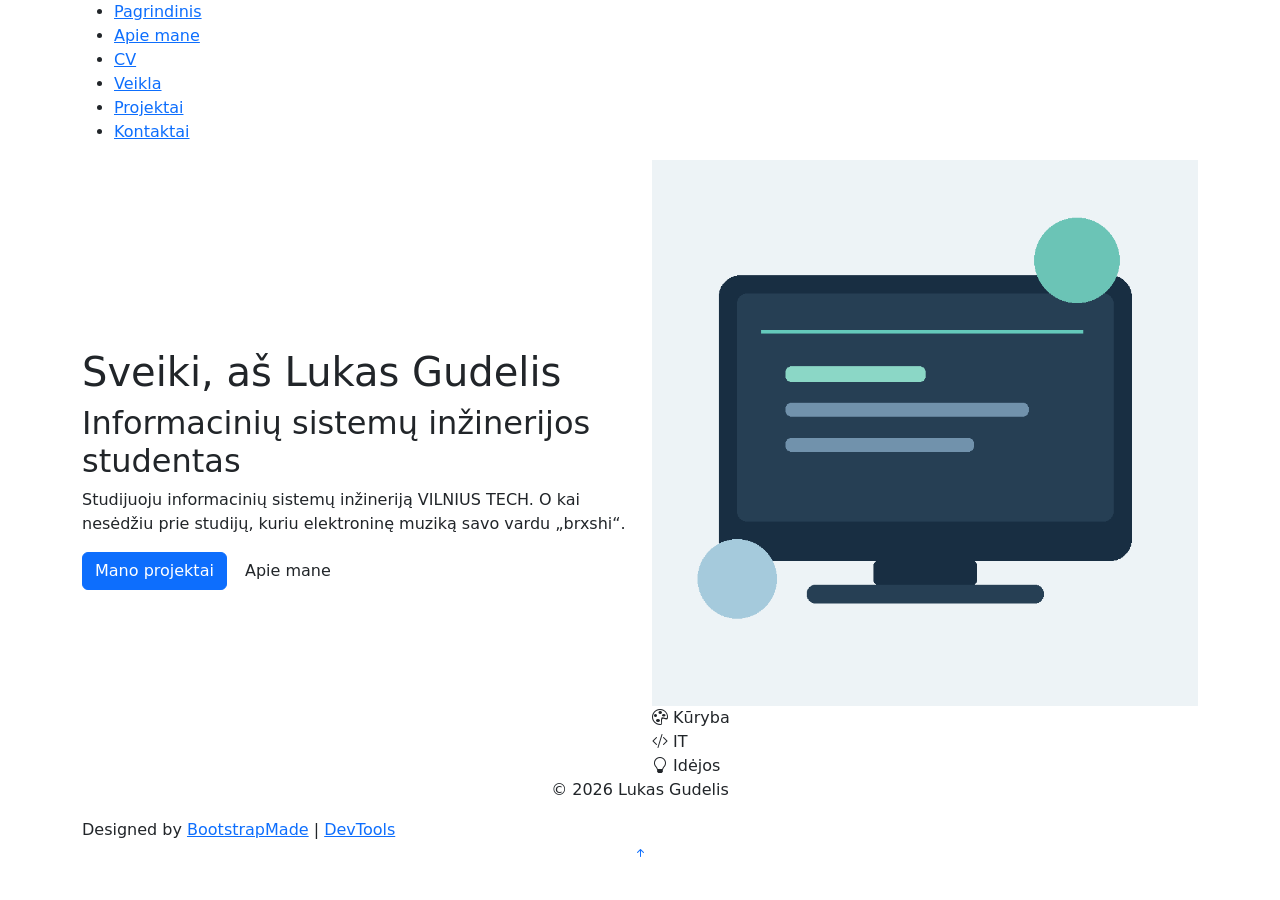
==== commit fb1beeab: "Pataisyti failai." ====
--- a/index.html
+++ b/index.html
@@ -65,7 +65,7 @@
 <div class="hero-content">
 <h1 data-aos="fade-up" data-aos-delay="200">Sveiki, aš Lukas Gudelis</h1>
 <h2 data-aos="fade-up" data-aos-delay="300">Informacinių sistemų inžinerijos studentas</h2>
-<p data-aos="fade-up" data-aos-delay="400">Studijuoju VILNIUS TECH ir domiuosi technologijomis. Taip pat savarankiškai kuriu elektroninę muziką kaip brxshi.</p>
+<p data-aos="fade-up" data-aos-delay="400">Studijuoju informacinių sistemų inžineriją VILNIUS TECH. O kai nesėdžiu prie studijų, kuriu elektroninę muziką savo vardu „brxshi“.</p>
 <div class="hero-actions" data-aos="fade-up" data-aos-delay="500">
 <a class="btn btn-primary" href="portfolio.html">Mano projektai</a>
 <a class="btn btn-outline" href="about.html">Apie mane</a>
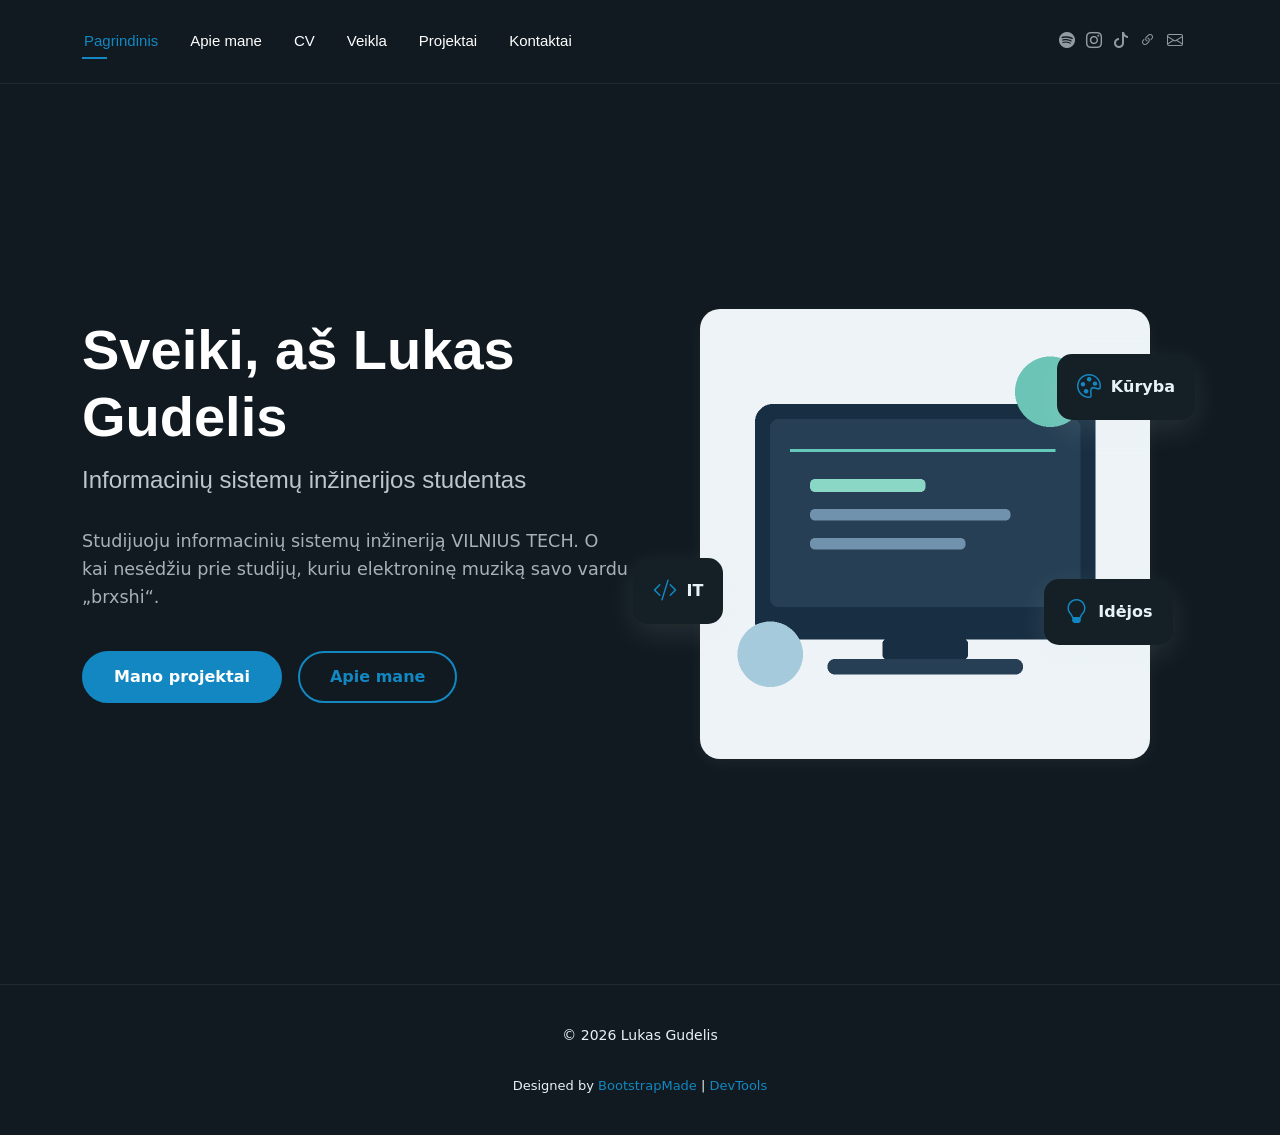
==== commit e081cae4: "Pridetos soc tinklu ikoneles" ====
--- a/index.html
+++ b/index.html
@@ -49,10 +49,11 @@
 <i class="mobile-nav-toggle d-xl-none bi bi-list"></i>
 </nav>
 <div class="header-social-links">
-
-
-
-
+<a href="https://open.spotify.com/artist/3Jq22kyLVKQ9bqqkHYOy18" target="_blank" rel="noopener noreferrer" aria-label="Spotify" title="Spotify"><i class="bi bi-spotify"></i></a>
+<a href="https://www.instagram.com/brxshi/" target="_blank" rel="noopener noreferrer" aria-label="Instagram" title="Instagram"><i class="bi bi-instagram"></i></a>
+<a href="https://www.tiktok.com/@brxshi" target="_blank" rel="noopener noreferrer" aria-label="TikTok" title="TikTok"><i class="bi bi-tiktok"></i></a>
+<a href="https://linktr.ee/brxshi" target="_blank" rel="noopener noreferrer" aria-label="Linktree" title="Linktree"><i class="bi bi-link-45deg"></i></a>
+<a href="mailto:loops4brxshi@gmail.com" aria-label="El. paštas" title="El. paštas"><i class="bi bi-envelope"></i></a>
 </div>
 </div>
 </header>
--- a/assets/css/main.css
+++ b/assets/css/main.css
@@ -2852,4 +2852,6 @@
 --------------------------------------------------------------*/
 .starter-section {
   /* Add your styles here */
-}+}
+/* CV social contact cards */
+.cv-social-card{display:flex;align-items:center;gap:16px;padding:22px;border:1px solid color-mix(in srgb,var(--default-color),transparent 85%);border-radius:12px;color:var(--default-color);height:100%;transition:all .25s ease;background:var(--surface-color)}.cv-social-card:hover{border-color:var(--accent-color);transform:translateY(-3px);color:var(--accent-color)}.cv-social-card>i:first-child{font-size:29px;color:var(--accent-color)}.cv-social-card span{display:flex;flex-direction:column;min-width:0;flex:1}.cv-social-card strong{font-size:18px}.cv-social-card small{font-size:13px;overflow-wrap:anywhere;opacity:.8}.cv-social-card>i:last-child{font-size:16px}
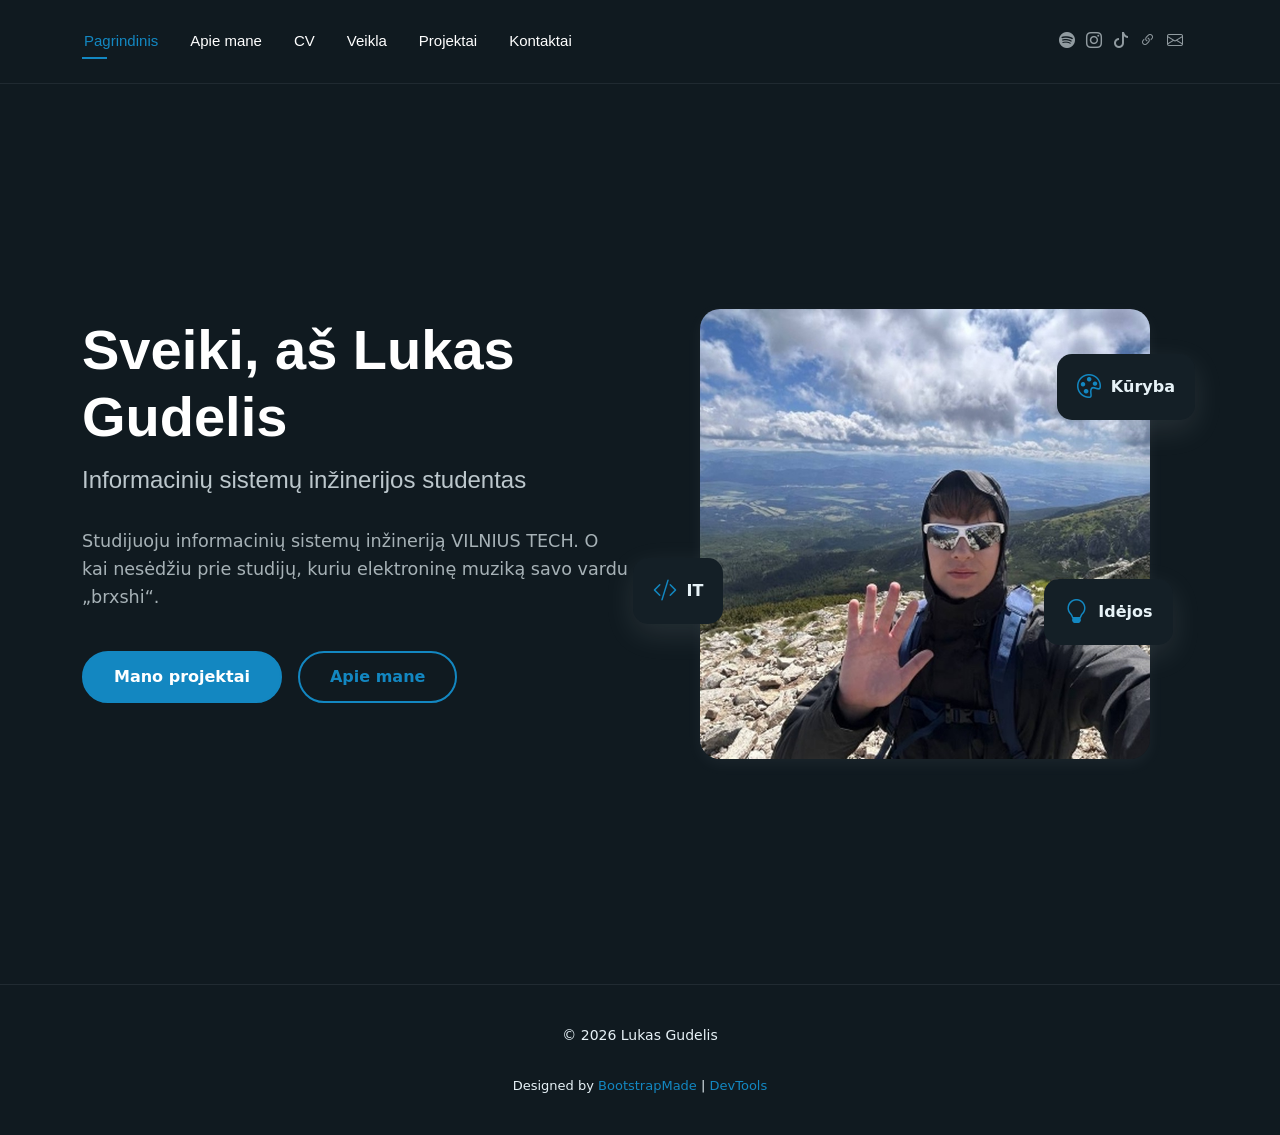
==== commit 2ad4e8e7: "LD8" ====
--- a/index.html
+++ b/index.html
@@ -49,11 +49,11 @@
 <i class="mobile-nav-toggle d-xl-none bi bi-list"></i>
 </nav>
 <div class="header-social-links">
-<a href="https://open.spotify.com/artist/3Jq22kyLVKQ9bqqkHYOy18" target="_blank" rel="noopener noreferrer" aria-label="Spotify" title="Spotify"><i class="bi bi-spotify"></i></a>
-<a href="https://www.instagram.com/brxshi/" target="_blank" rel="noopener noreferrer" aria-label="Instagram" title="Instagram"><i class="bi bi-instagram"></i></a>
-<a href="https://www.tiktok.com/@brxshi" target="_blank" rel="noopener noreferrer" aria-label="TikTok" title="TikTok"><i class="bi bi-tiktok"></i></a>
-<a href="https://linktr.ee/brxshi" target="_blank" rel="noopener noreferrer" aria-label="Linktree" title="Linktree"><i class="bi bi-link-45deg"></i></a>
-<a href="mailto:loops4brxshi@gmail.com" aria-label="El. paštas" title="El. paštas"><i class="bi bi-envelope"></i></a>
+<a aria-label="Spotify" href="https://open.spotify.com/artist/3Jq22kyLVKQ9bqqkHYOy18" rel="noopener noreferrer" target="_blank" title="Spotify"><i class="bi bi-spotify"></i></a>
+<a aria-label="Instagram" href="https://www.instagram.com/brxshi/" rel="noopener noreferrer" target="_blank" title="Instagram"><i class="bi bi-instagram"></i></a>
+<a aria-label="TikTok" href="https://www.tiktok.com/@brxshi" rel="noopener noreferrer" target="_blank" title="TikTok"><i class="bi bi-tiktok"></i></a>
+<a aria-label="Linktree" href="https://linktr.ee/brxshi" rel="noopener noreferrer" target="_blank" title="Linktree"><i class="bi bi-link-45deg"></i></a>
+<a aria-label="El. paštas" href="mailto:loops4brxshi@gmail.com" title="El. paštas"><i class="bi bi-envelope"></i></a>
 </div>
 </div>
 </header>
@@ -72,17 +72,13 @@
 <a class="btn btn-outline" href="about.html">Apie mane</a>
 </div>
 <div class="social-links" data-aos="fade-up" data-aos-delay="600">
-
-
-
-
 </div>
 </div>
 </div>
 <div class="col-lg-6 order-1 order-lg-2">
 <div class="hero-image" data-aos="zoom-in" data-aos-delay="300">
 <div class="image-wrapper">
-<img alt="Informacinių technologijų iliustracija" class="img-fluid" src="assets/img/cv-illustration.png"/>
+<img alt="Lukas Gudelis kalnuose" class="img-fluid" src="assets/img/lukas-gudelis-nuotrauka.jpg"/>
 <div class="floating-elements">
 <div class="floating-card design" data-aos="fade-left" data-aos-delay="700">
 <i class="bi bi-palette"></i>
@@ -110,10 +106,6 @@
 <p>© 2026 Lukas Gudelis</p>
 </div>
 <div class="social-links d-flex justify-content-center">
-
-
-
-
 </div>
 <div class="credits">
 <!-- All the links in the footer should remain intact. -->
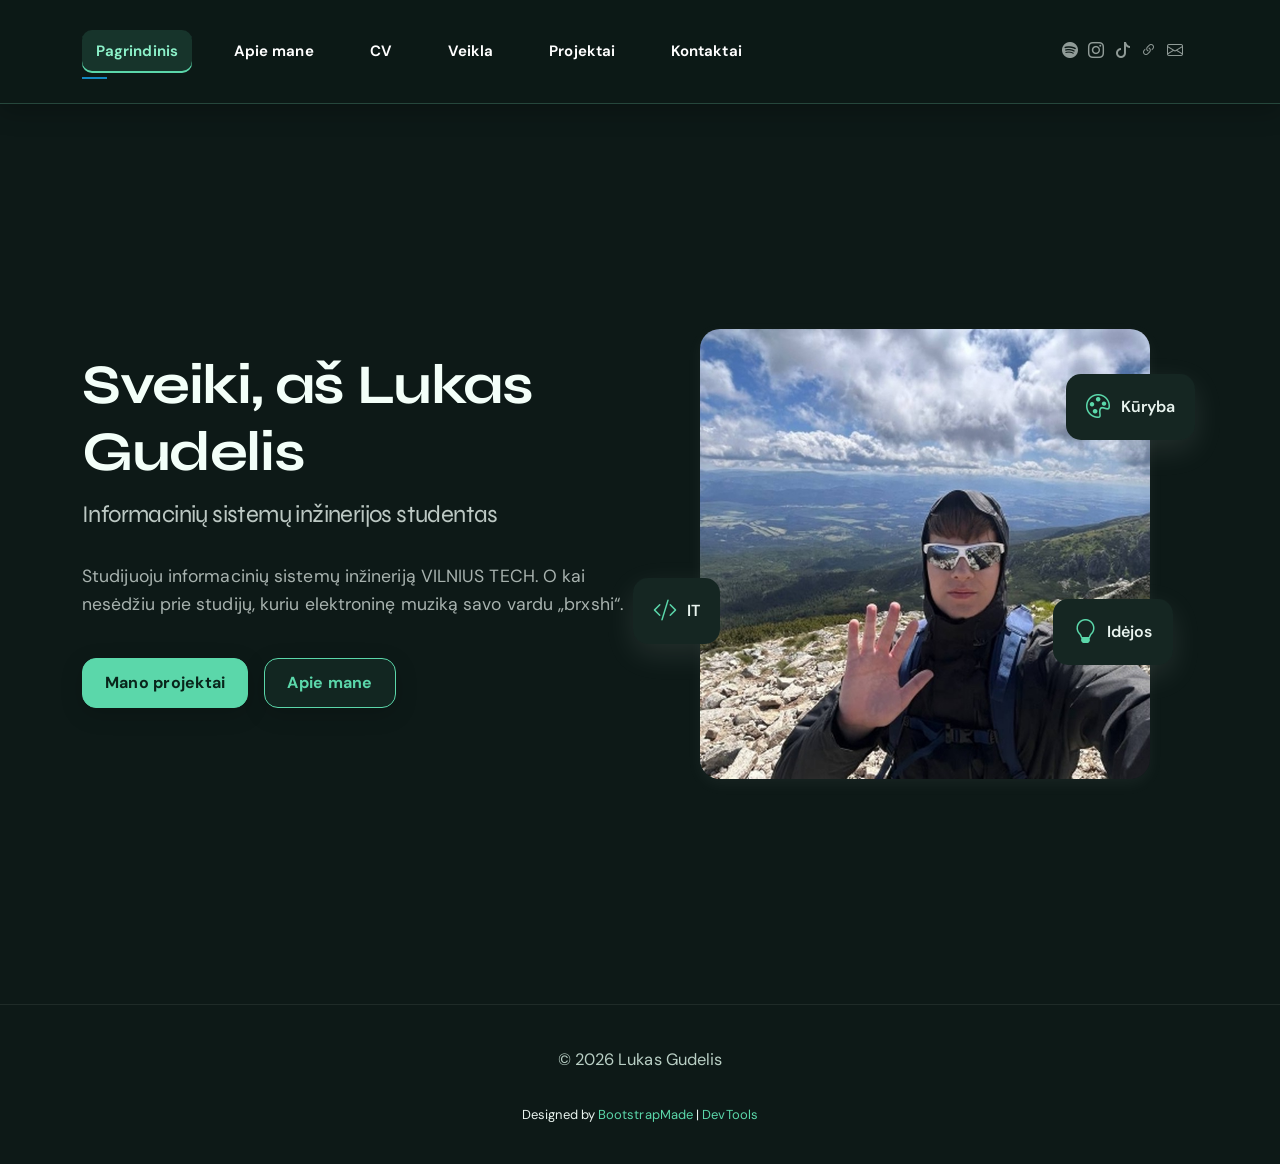
==== commit b4ada07c: "9 LD Pakeisti teksto "fontai", pridetas zalias interface (ui) ir kiti vizualai." ====
--- a/index.html
+++ b/index.html
@@ -13,7 +13,7 @@
 <!-- Fonts -->
 <link href="https://fonts.googleapis.com" rel="preconnect"/>
 <link crossorigin="" href="https://fonts.gstatic.com" rel="preconnect"/>
-<link href="https://fonts.googleapis.com/css2?family=Roboto:ital,wght@0,100;0,300;0,400;0,500;0,700;0,900;1,100;1,300;1,400;1,500;1,700;1,900&amp;family=Poppins:ital,wght@0,100;0,200;0,300;0,400;0,500;0,600;0,700;0,800;0,900;1,100;1,200;1,300;1,400;1,500;1,600;1,700;1,800;1,900&amp;family=Raleway:ital,wght@0,100;0,200;0,300;0,400;0,500;0,600;0,700;0,800;0,900;1,100;1,200;1,300;1,400;1,500;1,600;1,700;1,800;1,900&amp;display=swap" rel="stylesheet"/>
+
 <!-- Vendor CSS Files -->
 <link href="assets/vendor/bootstrap/css/bootstrap.min.css" rel="stylesheet"/>
 <link href="assets/vendor/bootstrap-icons/bootstrap-icons.css" rel="stylesheet"/>
@@ -21,7 +21,7 @@
 <link href="assets/vendor/swiper/swiper-bundle.min.css" rel="stylesheet"/>
 <link href="assets/vendor/glightbox/css/glightbox.min.css" rel="stylesheet"/>
 <!-- Main CSS File -->
-<link href="assets/css/main.css" rel="stylesheet"/>
+<link href="assets/css/main.css" rel="stylesheet"/><link href="assets/css/custom.css" rel="stylesheet"/>
 <!-- =======================================================
   * Template Name: FolioOne
   * Template URL: https://bootstrapmade.com/folioone-bootstrap-portfolio-website-template/
@@ -29,7 +29,7 @@
   * Author: BootstrapMade.com
   * License: https://bootstrapmade.com/license/
   ======================================================== -->
-<meta content="Lukas Gudelis" name="author"/></head>
+<meta content="Lukas Gudelis" name="author"/><link href="https://fonts.googleapis.com/css2?family=DM+Sans:wght@400;500;600;700;800&amp;family=Syne:wght@400;500;600;700;800&amp;display=swap" rel="stylesheet"/></head>
 <body class="index-page">
 <header class="header d-flex align-items-center light-background sticky-top" id="header">
 <div class="container position-relative d-flex align-items-center justify-content-between">
--- a/assets/css/custom.css
+++ b/assets/css/custom.css
@@ -0,0 +1,74 @@
+/* 9 laboratorinis darbas — Lukas Gudelis. Individualūs stiliai po main.css. */
+:root { --ld9-bg:#0d1917; --ld9-panel:#152622; --ld9-panel-alt:#1b302a; --ld9-accent:#5bd7aa; --ld9-accent-bright:#8df2ca; --ld9-border:rgba(126,228,184,.23); --ld9-text:#e9f4ef; --ld9-muted:#b9cfc5; }
+body { font-family:'DM Sans',sans-serif; background-color:var(--ld9-bg); color:var(--ld9-text); --background-color:var(--ld9-bg); --default-color:var(--ld9-text); --heading-color:#f3fff9; --accent-color:var(--ld9-accent); --surface-color:var(--ld9-panel); --contrast-color:#092219; }
+body, p, li, td { letter-spacing:.005em; }
+h1,h2,h3,h4,h5,h6 { font-family:'Syne',sans-serif; color:#f3fff9; letter-spacing:-.025em; line-height:1.2; }
+h1 {font-size:clamp(2.6rem,5vw,4.5rem);font-weight:700;} h2 {font-size:clamp(2rem,3vw,3rem);font-weight:650;} h3 {font-size:clamp(1.5rem,2.2vw,2rem);font-weight:600;} h4 {font-size:1.4rem;font-weight:600;} h5 {font-size:1.15rem;font-weight:650;} h6 {font-size:1rem;font-weight:700;text-transform:uppercase;letter-spacing:.07em;}
+p {color:var(--ld9-muted);font-size:1.03rem;line-height:1.85;margin-bottom:1.3rem;}
+a {color:var(--ld9-accent);text-underline-offset:4px;transition:color .2s ease, border-color .2s ease, background .2s ease, transform .2s ease;}
+a:hover {color:var(--ld9-accent-bright);} a:focus-visible,button:focus-visible {outline:2px solid var(--ld9-accent-bright);outline-offset:3px;}
+.btn,.btn-primary,.btn-outline,button[type=submit] {border-radius:14px!important;padding:12px 22px!important;font-weight:700!important;letter-spacing:.015em;box-shadow:0 6px 22px rgba(0,0,0,.17);transition:transform .2s,box-shadow .2s,background .2s!important;}
+.btn-primary,button[type=submit] {background:var(--ld9-accent)!important;border:1px solid var(--ld9-accent)!important;color:#09251b!important;}
+.btn-outline {border:1px solid var(--ld9-accent)!important;color:var(--ld9-accent)!important;background:rgba(91,215,170,.07)!important;}
+.btn:hover,button[type=submit]:hover {transform:translateY(-3px);box-shadow:0 12px 28px rgba(42,182,130,.19);}
+.btn:active,button[type=submit]:active {transform:translateY(1px) scale(.98);box-shadow:0 2px 10px rgba(0,0,0,.3);}
+/* 4 punktas: atstumai ir turinio blokai */
+.about-page main .section,.resume-page main .section,.portfolio-page main .section {padding-top:88px;padding-bottom:88px;}
+.about-page .intro-content,.resume-page .resume-content,.portfolio-page main article {padding:clamp(22px,3vw,38px)!important;background:var(--ld9-panel);border:1px solid var(--ld9-border)!important;border-radius:20px!important;box-shadow:0 15px 35px rgba(0,0,0,.18);}
+.about-page .profile-figure,.about-page .skill-box,.resume-page .resume-item,.resume-page .education-item,.resume-page .experience-item {border-radius:18px;padding:20px;margin-bottom:22px;border:1px solid var(--ld9-border);background:var(--ld9-panel-alt);box-shadow:0 8px 25px rgba(0,0,0,.12);}
+.about-page .section-title,.resume-page .section-title,.portfolio-page .section-title {margin-bottom:48px;padding-bottom:24px;}
+.portfolio-page main article {height:100%;transition:transform .22s,box-shadow .22s,border-color .22s;}
+.portfolio-page main article:hover {transform:translateY(-5px);box-shadow:0 20px 42px rgba(0,0,0,.28);border-color:rgba(91,215,170,.65)!important;}
+.portfolio-page main article img {border-radius:12px!important;}
+.portfolio-page #matlab-gallery,.portfolio-page #matlab-ld4-gallery {margin-top:24px;margin-bottom:46px;}
+/* 5 punktas: du atskiri komponentai — navigacija ir scroll-top */
+#header {background:rgba(13,25,23,.96)!important;border-bottom:1px solid var(--ld9-border);box-shadow:0 7px 24px rgba(0,0,0,.24);backdrop-filter:blur(12px);}
+#navmenu a {border-radius:10px;padding:10px 14px!important;font-weight:650;transition:background .2s,color .2s,box-shadow .2s;}
+#navmenu a:hover,#navmenu a.active {background:rgba(91,215,170,.14);color:var(--ld9-accent-bright)!important;box-shadow:inset 0 -2px 0 var(--ld9-accent);}
+#scroll-top {width:50px;height:50px;border-radius:16px!important;background:var(--ld9-accent)!important;color:#09251b!important;border:1px solid #9ff3d2;box-shadow:0 10px 28px rgba(33,180,125,.35);}
+#scroll-top:hover {transform:translateY(-4px);background:var(--ld9-accent-bright)!important;}
+/* Papildomi 4 balai: sąrašai, įdėtinis sąrašas, lentelė */
+.services-page .ld9-tools,.services-page .ld9-steps {list-style:none;padding:0;counter-reset:ld9step;}
+.services-page .ld9-tools>li,.services-page .ld9-steps>li {position:relative;margin:0 0 12px;padding:14px 16px 14px 50px;background:var(--ld9-panel);border:1px solid var(--ld9-border);border-radius:14px;color:var(--ld9-text);}
+.services-page .ld9-tools>li::before {content:'◆';position:absolute;left:20px;top:14px;color:var(--ld9-accent);}
+.services-page .ld9-steps>li {counter-increment:ld9step;}
+.services-page .ld9-steps>li::before {content:counter(ld9step,decimal-leading-zero);position:absolute;left:12px;top:13px;color:#09251b;background:var(--ld9-accent);border-radius:8px;padding:1px 6px;font-size:.85rem;font-weight:800;}
+.services-page .ld9-tools ul {list-style:none;padding:8px 0 0 0;margin:10px 0 0;border-top:1px dashed var(--ld9-border);}
+.services-page .ld9-tools ul li {margin:6px 0;padding-left:20px;color:var(--ld9-muted);position:relative;font-size:.93rem;}
+.services-page .ld9-tools ul li::before {content:'↳';position:absolute;left:0;color:var(--ld9-accent-bright);}
+.services-page .ld9-table {border-collapse:separate;border-spacing:0;width:100%;overflow:hidden;border-radius:16px;border:1px solid var(--ld9-border);background:var(--ld9-panel);}
+.services-page .ld9-table th,.services-page .ld9-table td {padding:16px 18px!important;text-align:center!important;vertical-align:middle!important;border-color:var(--ld9-border)!important;color:var(--ld9-text)!important;}
+.services-page .ld9-table thead th {background:#256a52!important;color:#f5fff9!important;font-weight:800;text-transform:uppercase;letter-spacing:.055em;}
+.services-page .ld9-table tbody tr:nth-child(odd) td {background:#152b24!important;}
+.services-page .ld9-table tbody tr:nth-child(even) td {background:#1d382e!important;}
+.services-page .ld9-table tbody tr:hover td {background:#2a5140!important;}
+.services-page video,.services-page iframe,.services-page audio {border-radius:16px;}
+@media(max-width:991px) {#navmenu a{padding:10px 12px!important}.about-page main .section,.resume-page main .section,.portfolio-page main .section{padding-top:60px;padding-bottom:60px}}
+@media(max-width:600px) {.services-page .ld9-table th,.services-page .ld9-table td{padding:10px 8px!important;font-size:.86rem}.portfolio-page main article{padding:18px!important}}
+
+/* LD9 – vientisa tipografija visuose puslapiuose */
+body, p, li, td, th, input, textarea, select, button, .navmenu, #navmenu, #navmenu a, .btn, .btn-primary, .btn-outline {font-family:"DM Sans",sans-serif;}
+h1,h2,h3,h4,h5,h6,.section-title h2,.page-title h1 {font-family:"Syne",sans-serif;}
+h1,h2,h3,h4,h5,h6 {font-weight:700;}
+
+/* Nuotraukos korteles lygiavimas – vienodi tarpai ir kvadratinis kadras */
+.about-page .profile-figure {
+  width: 100%; max-width: 470px; margin: 0 auto 22px !important;
+  padding: 20px !important; box-sizing: border-box;
+  display: flex; align-items: center; justify-content: center;
+  border-radius: 20px !important;
+}
+.about-page .profile-figure .profile-photo {
+  display: block; width: 100%; aspect-ratio: 1 / 1;
+  height: auto; object-fit: cover; object-position: center center;
+  border-radius: 18px; margin: 0 !important;
+}
+.hero .hero-image .image-wrapper {
+  width: 100%; max-width: 450px; margin-inline: auto;
+  box-sizing: border-box;
+}
+.hero .hero-image .image-wrapper > img {
+  display: block; width: 100%; aspect-ratio: 1 / 1;
+  object-fit: cover; object-position: center center;
+  border-radius: 20px;
+}
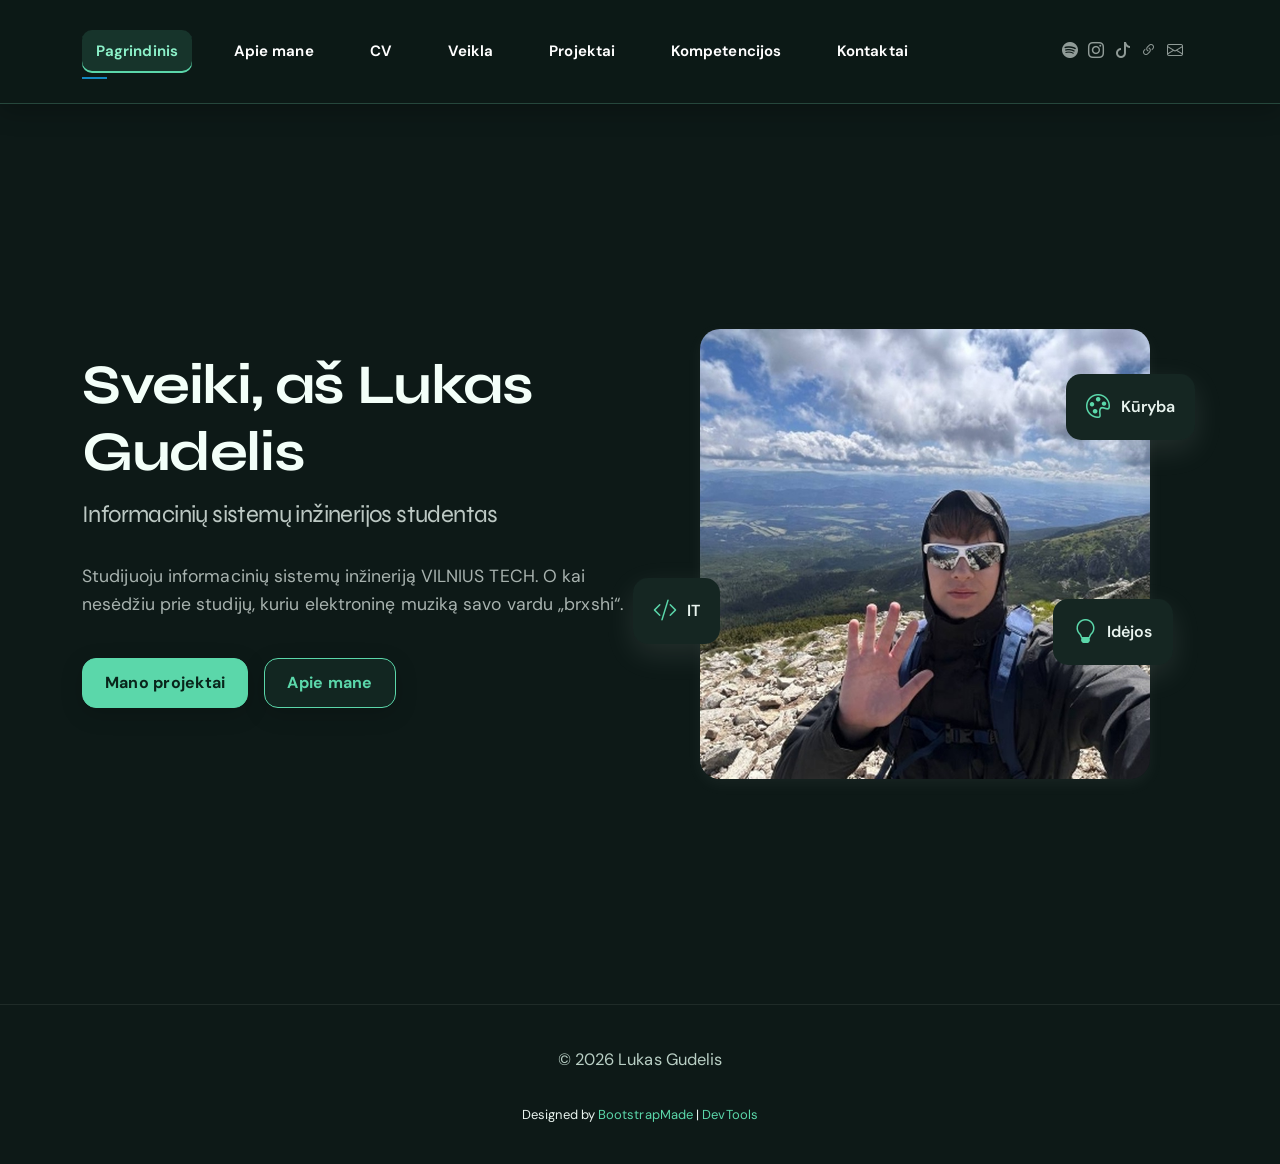
==== commit 54715413: "10 LD pokyciai Animacijos, dar su tekstu ir progress bar!" ====
--- a/index.html
+++ b/index.html
@@ -13,7 +13,6 @@
 <!-- Fonts -->
 <link href="https://fonts.googleapis.com" rel="preconnect"/>
 <link crossorigin="" href="https://fonts.gstatic.com" rel="preconnect"/>
-
 <!-- Vendor CSS Files -->
 <link href="assets/vendor/bootstrap/css/bootstrap.min.css" rel="stylesheet"/>
 <link href="assets/vendor/bootstrap-icons/bootstrap-icons.css" rel="stylesheet"/>
@@ -44,7 +43,7 @@
 <li><a href="resume.html">CV</a></li>
 <li><a href="services.html">Veikla</a></li>
 <li><a href="portfolio.html">Projektai</a></li>
-<li><a href="contact.html">Kontaktai</a></li>
+<li><a href="skills.html">Kompetencijos</a></li><li><a href="contact.html">Kontaktai</a></li>
 </ul>
 <i class="mobile-nav-toggle d-xl-none bi bi-list"></i>
 </nav>
--- a/assets/css/custom.css
+++ b/assets/css/custom.css
@@ -72,3 +72,14 @@
   object-fit: cover; object-position: center center;
   border-radius: 20px;
 }
+
+/* LD10 – kompetencijų modulis, animacijos; visi stiliai atskirai nuo main.css */
+.ld10-module{padding:95px 0;background:linear-gradient(160deg,#0d1b17,#10231d 70%,#0c1715)}
+.ld10-heading{text-align:center;max-width:760px;margin:0 auto 38px}.ld10-heading h1{font-size:clamp(2rem,4.5vw,3.4rem);margin:10px 0 16px;color:#ecfff5}.ld10-heading p,.ld10-note{color:#b8d3c6}.ld10-eyebrow{color:#72e5b1;letter-spacing:.12em;text-transform:uppercase;font-size:.8rem}
+.ld10-overview,.ld10-statistics{display:grid;grid-template-columns:repeat(3,minmax(0,1fr));gap:18px;margin-bottom:22px}.ld10-metric,.ld10-statistics>div,.ld10-progress{background:#193329;border:1px solid rgba(115,220,171,.24);border-radius:20px;padding:24px;box-shadow:0 14px 30px rgba(0,0,0,.13)}.ld10-metric span,.ld10-statistics span{display:block;color:#a7c9b8;font-size:.9rem}.ld10-metric strong{display:block;color:#e7fff3;font:700 clamp(1.35rem,2.8vw,2rem) 'Syne',sans-serif;margin-top:8px}.ld10-metric small{font-size:.7em}.ld10-progress{margin-bottom:22px}.ld10-progress-top{display:flex;justify-content:space-between;gap:15px;margin-bottom:14px;color:#e8fff3}.ld10-progress-top span{color:#80e8b5}.ld10-track{height:14px;border-radius:20px;background:#344e42;overflow:hidden}.ld10-fill{height:100%;width:70%;background:linear-gradient(90deg,#33a775,#9cf3c3);border-radius:20px}.ld10-progress p{margin:12px 0 0;color:#a7c9b8;font-size:.84rem}.ld10-statistics>div{text-align:center}.ld10-statistics strong{display:block;color:#8ff0be;font:700 1.8rem 'Syne',sans-serif;margin-bottom:6px}
+.ld10-board{display:grid;grid-template-columns:repeat(3,minmax(0,1fr));gap:18px;margin:30px 0}.ld10-column{border-radius:20px;background:#152c24;border:1px solid rgba(115,220,171,.23);padding:18px;min-width:0}.ld10-column h2{font:700 1.2rem 'Syne',sans-serif;color:#f0fff7;padding:8px 8px 16px;margin:0 0 18px;border-bottom:3px solid #e0b76c}.ld10-learning h2{border-color:#7ab4ec}.ld10-done h2{border-color:#5edda2}.ld10-card-list{display:grid;gap:13px}.ld10-skill{background:#203b30;border:1px solid rgba(157,235,193,.18);border-radius:15px;padding:17px;transition:transform .2s,border-color .2s}.ld10-skill:hover{transform:translateY(-3px);border-color:#67dba2}.ld10-type{display:inline-block;color:#83e9b6;font-size:.73rem;letter-spacing:.08em;text-transform:uppercase}.ld10-skill h3{font:700 1.02rem 'Syne',sans-serif;color:#fff;margin:10px 0 18px}.ld10-card-bottom{display:flex;justify-content:space-between;align-items:center;gap:8px;flex-wrap:wrap;color:#c4e2d2;font-size:.78rem}.ld10-card-bottom strong{border-radius:9px;background:#32684d;color:#e7fff1;padding:5px 8px;white-space:nowrap}.ld10-note{text-align:center;font-size:.9rem}
+/* Papildoma užduotis: animuotas gradientas Veikla puslapyje */
+.services-page .ld10-gradient-section{background:linear-gradient(120deg,#0e3026,#24634a,#10291f,#347358);background-size:350% 350%;animation:ld10-gradient-move 12s ease-in-out infinite;border-bottom:1px solid #38755b}.ld10-gradient-section h3{color:#fff}.ld10-gradient-section p{color:#e1fff0;max-width:700px}@keyframes ld10-gradient-move{0%,100%{background-position:0% 50%}50%{background-position:100% 50%}}
+/* Papildoma užduotis: dvi CSS figūros Apie mane puslapyje */
+.ld10-shapes{height:78px;position:relative;overflow:hidden;margin-bottom:8px}.ld10-orbit{position:absolute;left:18px;top:12px;width:49px;height:49px;border:5px solid #6de3ac;border-radius:50%;box-shadow:0 0 22px rgba(109,227,172,.2);animation:ld10-float 4s ease-in-out infinite}.ld10-diamond{position:absolute;left:115px;top:18px;width:38px;height:38px;background:linear-gradient(140deg,#74efb4,#2e8d65);border-radius:8px;animation:ld10-spin 8s linear infinite}@keyframes ld10-float{0%,100%{transform:translateY(0) scale(1)}50%{transform:translateY(-13px) scale(1.09)}}@keyframes ld10-spin{to{transform:rotate(360deg)}}
+@media(max-width:900px){.ld10-board{grid-template-columns:1fr}.ld10-card-list{grid-template-columns:repeat(2,minmax(0,1fr))}}@media(max-width:600px){.ld10-overview,.ld10-statistics{grid-template-columns:1fr}.ld10-card-list{grid-template-columns:1fr}.ld10-progress-top{flex-direction:column}.ld10-module{padding:65px 0}}@media(prefers-reduced-motion:reduce){.services-page .ld10-gradient-section,.ld10-orbit,.ld10-diamond{animation:none!important}.ld10-skill{transition:none}}
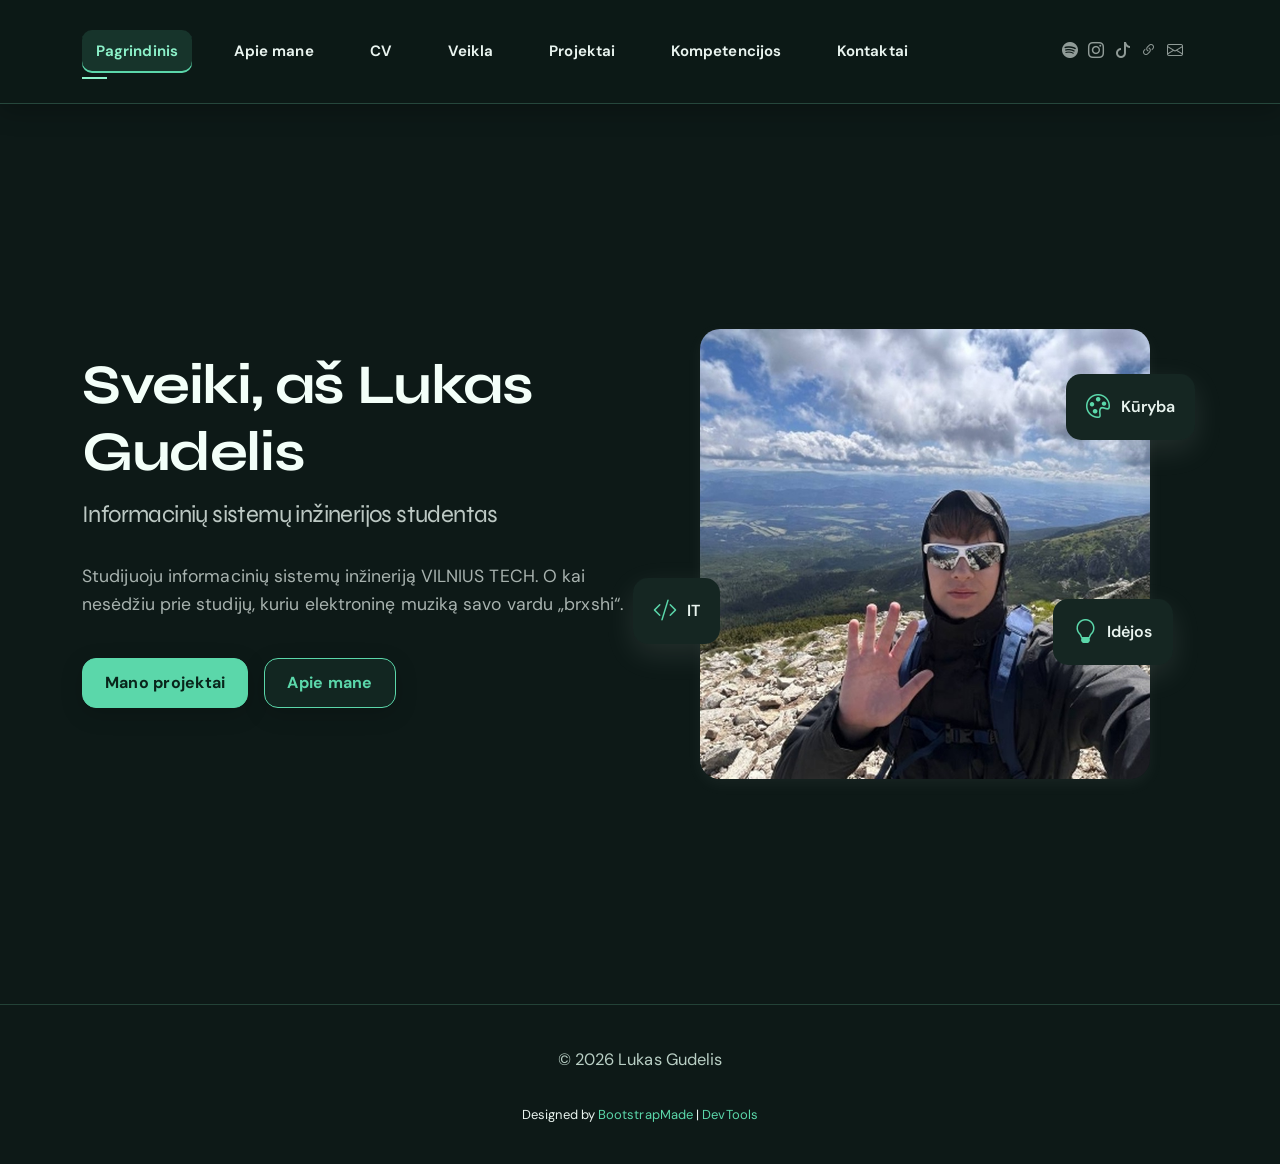
==== commit 5b6fd369: "bandymas taisyti buvo ne taip suveikusi kontaktu skiltyje esantis laukelis kur reikia parasyti savo " ====
--- a/index.html
+++ b/index.html
@@ -20,7 +20,7 @@
 <link href="assets/vendor/swiper/swiper-bundle.min.css" rel="stylesheet"/>
 <link href="assets/vendor/glightbox/css/glightbox.min.css" rel="stylesheet"/>
 <!-- Main CSS File -->
-<link href="assets/css/main.css" rel="stylesheet"/><link href="assets/css/custom.css" rel="stylesheet"/>
+<link href="assets/css/main.css?v=11.3" rel="stylesheet"/><link href="assets/css/custom.css?v=11.3" rel="stylesheet"/>
 <!-- =======================================================
   * Template Name: FolioOne
   * Template URL: https://bootstrapmade.com/folioone-bootstrap-portfolio-website-template/
--- a/assets/css/custom.css
+++ b/assets/css/custom.css
@@ -83,3 +83,80 @@
 /* Papildoma užduotis: dvi CSS figūros Apie mane puslapyje */
 .ld10-shapes{height:78px;position:relative;overflow:hidden;margin-bottom:8px}.ld10-orbit{position:absolute;left:18px;top:12px;width:49px;height:49px;border:5px solid #6de3ac;border-radius:50%;box-shadow:0 0 22px rgba(109,227,172,.2);animation:ld10-float 4s ease-in-out infinite}.ld10-diamond{position:absolute;left:115px;top:18px;width:38px;height:38px;background:linear-gradient(140deg,#74efb4,#2e8d65);border-radius:8px;animation:ld10-spin 8s linear infinite}@keyframes ld10-float{0%,100%{transform:translateY(0) scale(1)}50%{transform:translateY(-13px) scale(1.09)}}@keyframes ld10-spin{to{transform:rotate(360deg)}}
 @media(max-width:900px){.ld10-board{grid-template-columns:1fr}.ld10-card-list{grid-template-columns:repeat(2,minmax(0,1fr))}}@media(max-width:600px){.ld10-overview,.ld10-statistics{grid-template-columns:1fr}.ld10-card-list{grid-template-columns:1fr}.ld10-progress-top{flex-direction:column}.ld10-module{padding:65px 0}}@media(prefers-reduced-motion:reduce){.services-page .ld10-gradient-section,.ld10-orbit,.ld10-diamond{animation:none!important}.ld10-skill{transition:none}}
+
+
+/* LD10 FIX: unified site-wide green palette. Override FolioOne section presets. */
+:root {
+  --default-font:'DM Sans',sans-serif;
+  --heading-font:'Syne',sans-serif;
+  --nav-font:'DM Sans',sans-serif;
+  --background-color:#0d1917;
+  --default-color:#e9f4ef;
+  --heading-color:#f3fff9;
+  --accent-color:#5bd7aa;
+  --surface-color:#152622;
+  --contrast-color:#092219;
+  --nav-color:#e9f4ef;
+  --nav-hover-color:#8df2ca;
+  --nav-mobile-background-color:#152622;
+  --nav-dropdown-background-color:#10221c;
+  --nav-dropdown-color:#e9f4ef;
+  --nav-dropdown-hover-color:#8df2ca;
+}
+/* Main source of the mismatch: every inner page uses light-background. */
+body .light-background, body .dark-background,
+body section.light-background, body section.dark-background {
+  --background-color:#142620;
+  --default-color:#e9f4ef;
+  --heading-color:#f3fff9;
+  --surface-color:#1b302a;
+  --contrast-color:#092219;
+  --accent-color:#5bd7aa;
+}
+body .dark-background,body section.dark-background {--background-color:#10201b;--surface-color:#193029;}
+body {background:#0d1917;color:#e9f4ef;}
+body main,body .main,body footer,body .footer {color:var(--default-color);}
+body .section,body section {color:var(--default-color);}
+body .section-title h2,body .page-title h1 {color:#f3fff9;}
+body .section-title p,body .page-title p {color:#b9cfc5;}
+body .navmenu a,body .navmenu a:focus {font-family:'DM Sans',sans-serif;}
+body .navmenu a:hover,body .navmenu .active,body .navmenu .active:focus {color:#8df2ca;}
+body .navmenu .dropdown ul {background:#10221c;}
+body .navmenu .dropdown ul a {color:#e9f4ef;}
+body .navmenu .dropdown ul a:hover {color:#8df2ca;}
+body .footer,body #footer {background:#0d1917;border-top:1px solid rgba(126,228,184,.2);}
+body .footer .social-links a:hover {color:#092219;background:#5bd7aa;border-color:#5bd7aa;}
+/* Make sections that inherit FolioOne presets consistently green. */
+body .light-background {background-color:#142620;}
+body .dark-background {background-color:#10201b;}
+
+
+/* 11 LD: kontaktų forma. Visi stiliai išlaiko tamsiai žalią temą. */
+.cv-feedback-section {background:var(--background-color,#10201b);}
+.cv-feedback-panel {max-width:950px;margin:auto;padding:clamp(20px,4vw,42px);border:1px solid rgba(119,221,175,.25);border-radius:22px;background:#193029;box-shadow:0 14px 38px rgba(0,0,0,.17);}
+.cv-feedback-panel label {display:block;margin-bottom:8px;font-weight:650;color:#e9f4ef;font-family:'DM Sans',sans-serif;}
+.cv-feedback-panel .form-control {background:#10231e;color:#f3fff9;border:1px solid #406257;border-radius:11px;min-height:46px;padding:10px 13px;}
+.cv-feedback-panel .form-control::placeholder {color:#9cb7ac;}
+.cv-feedback-panel .form-control:focus {background:#10231e;color:#fff;border-color:#5bd7aa;box-shadow:0 0 0 3px rgba(91,215,170,.16);}
+.cv-feedback-panel .form-control.cv-invalid {border-color:#ff8585;}
+.cv-field-error {display:block;min-height:19px;margin-top:4px;color:#ffaaaa;font-size:.83rem;}
+.cv-rating-list {display:grid;gap:14px;margin-top:24px;}
+.cv-rating {background:#10251f;border:1px solid rgba(119,221,175,.17);padding:16px;border-radius:14px;}
+.cv-rating-control {display:flex;align-items:center;gap:10px;}
+.cv-rating-control input[type=range] {flex:1;min-width:0;accent-color:#5bd7aa;cursor:pointer;}
+.cv-rating-control output {font-size:1.15rem;font-weight:750;color:#8df2ca;min-width:20px;text-align:right;}
+.cv-rating-control span {color:#afc9be;}
+.cv-form-actions {display:flex;gap:12px;flex-wrap:wrap;margin-top:22px;}
+.cv-form-actions button {border:1px solid #5bd7aa;border-radius:12px;padding:11px 24px;background:#5bd7aa;color:#08241b;font-weight:700;transition:transform .2s,background .2s;}
+.cv-form-actions button:hover:not(:disabled) {background:#8df2ca;transform:translateY(-2px);}
+.cv-form-actions button:disabled {opacity:.38;cursor:not-allowed;}
+.cv-form-actions #cv-clear {background:transparent;color:#baf0d7;}
+.cv-form-hint {margin:14px 0 0;color:#b6cec3;font-size:.9rem;}
+.cv-feedback-result {margin-top:25px;border-top:1px solid rgba(119,221,175,.25);padding-top:24px;}
+.cv-feedback-result[hidden] {display:none!important;}
+.cv-feedback-result h3 {font-family:'Syne',sans-serif;color:#f3fff9;}
+.cv-feedback-result dl {display:grid;grid-template-columns:minmax(140px,1fr) 2fr;gap:10px 18px;overflow-wrap:anywhere;}
+.cv-feedback-result dt {color:#a8c9b9;font-weight:600;}
+.cv-feedback-result dd {color:#f3fff9;margin:0;}
+#cv-feedback-average {color:#8df2ca;font-size:1.12rem;font-weight:700;}
+@media(max-width:575px) {.cv-feedback-result dl {grid-template-columns:1fr;gap:3px;}.cv-feedback-result dd {margin-bottom:9px;}}
